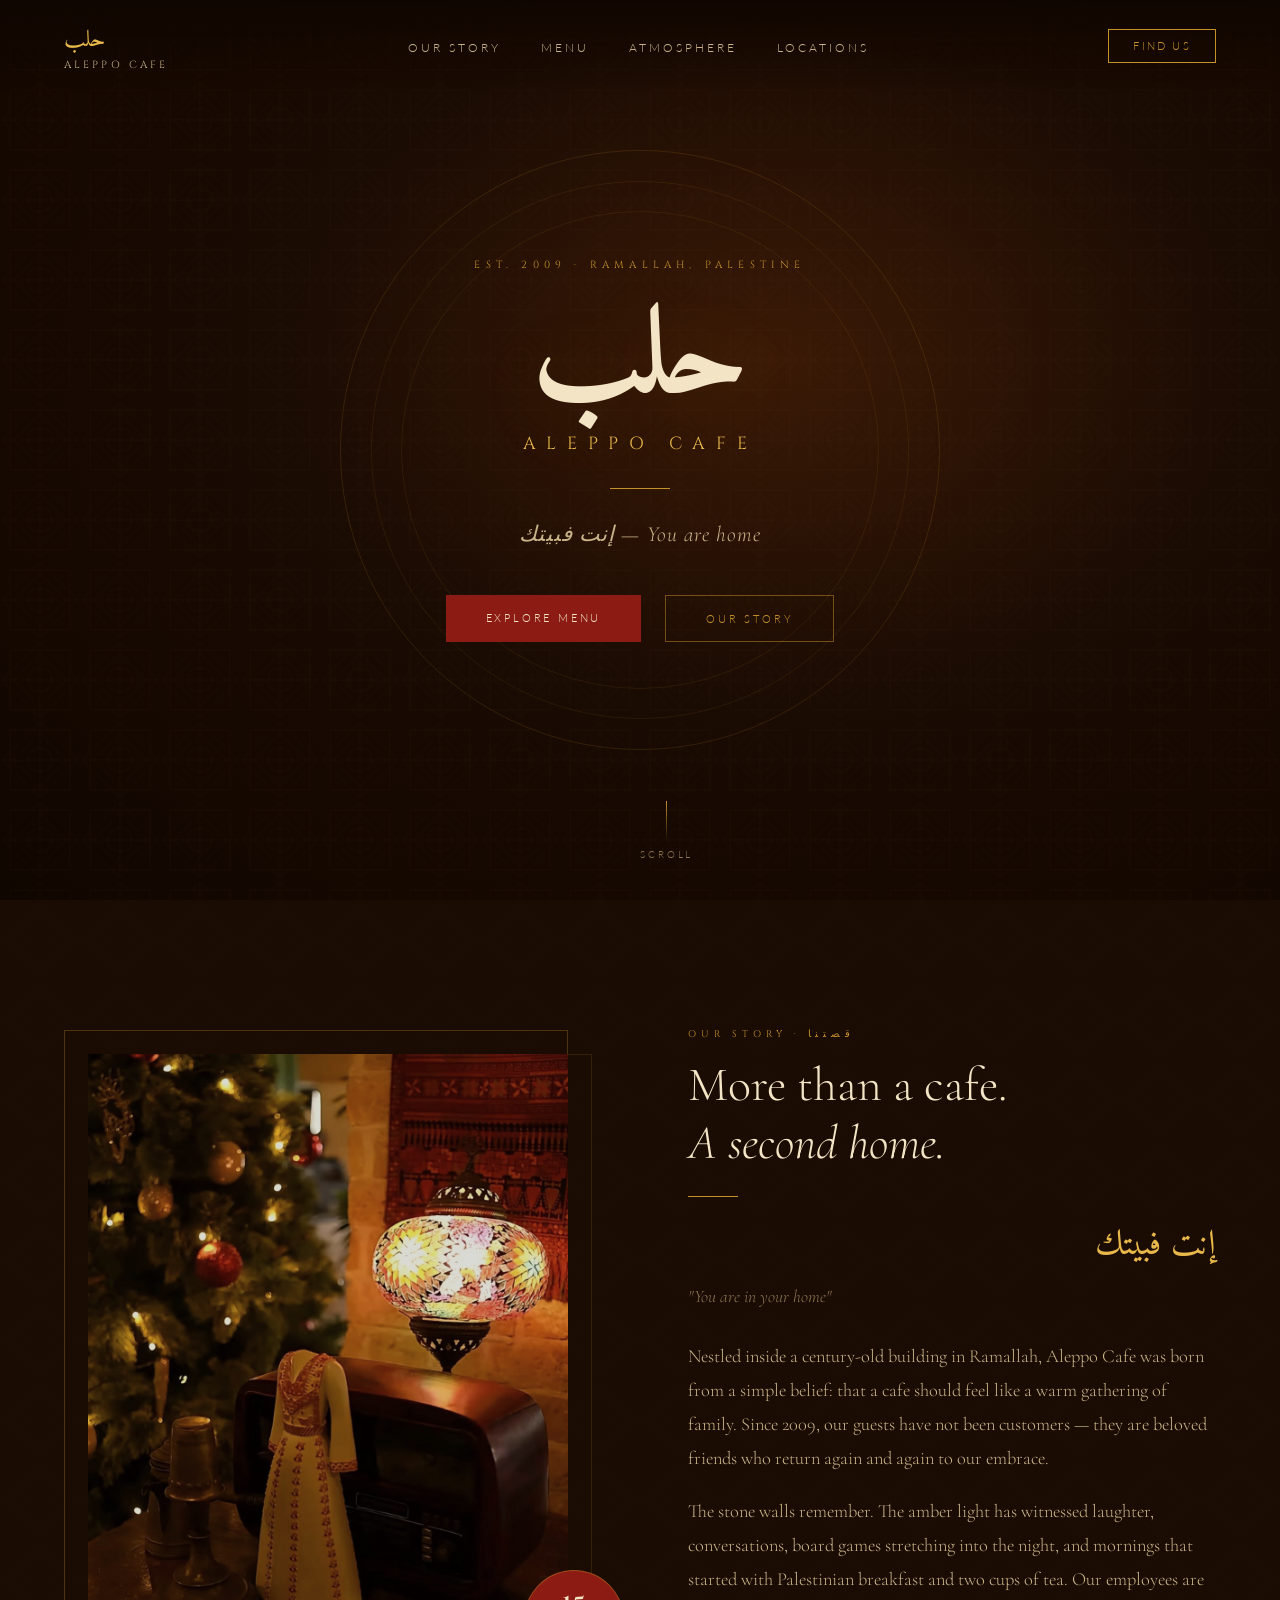
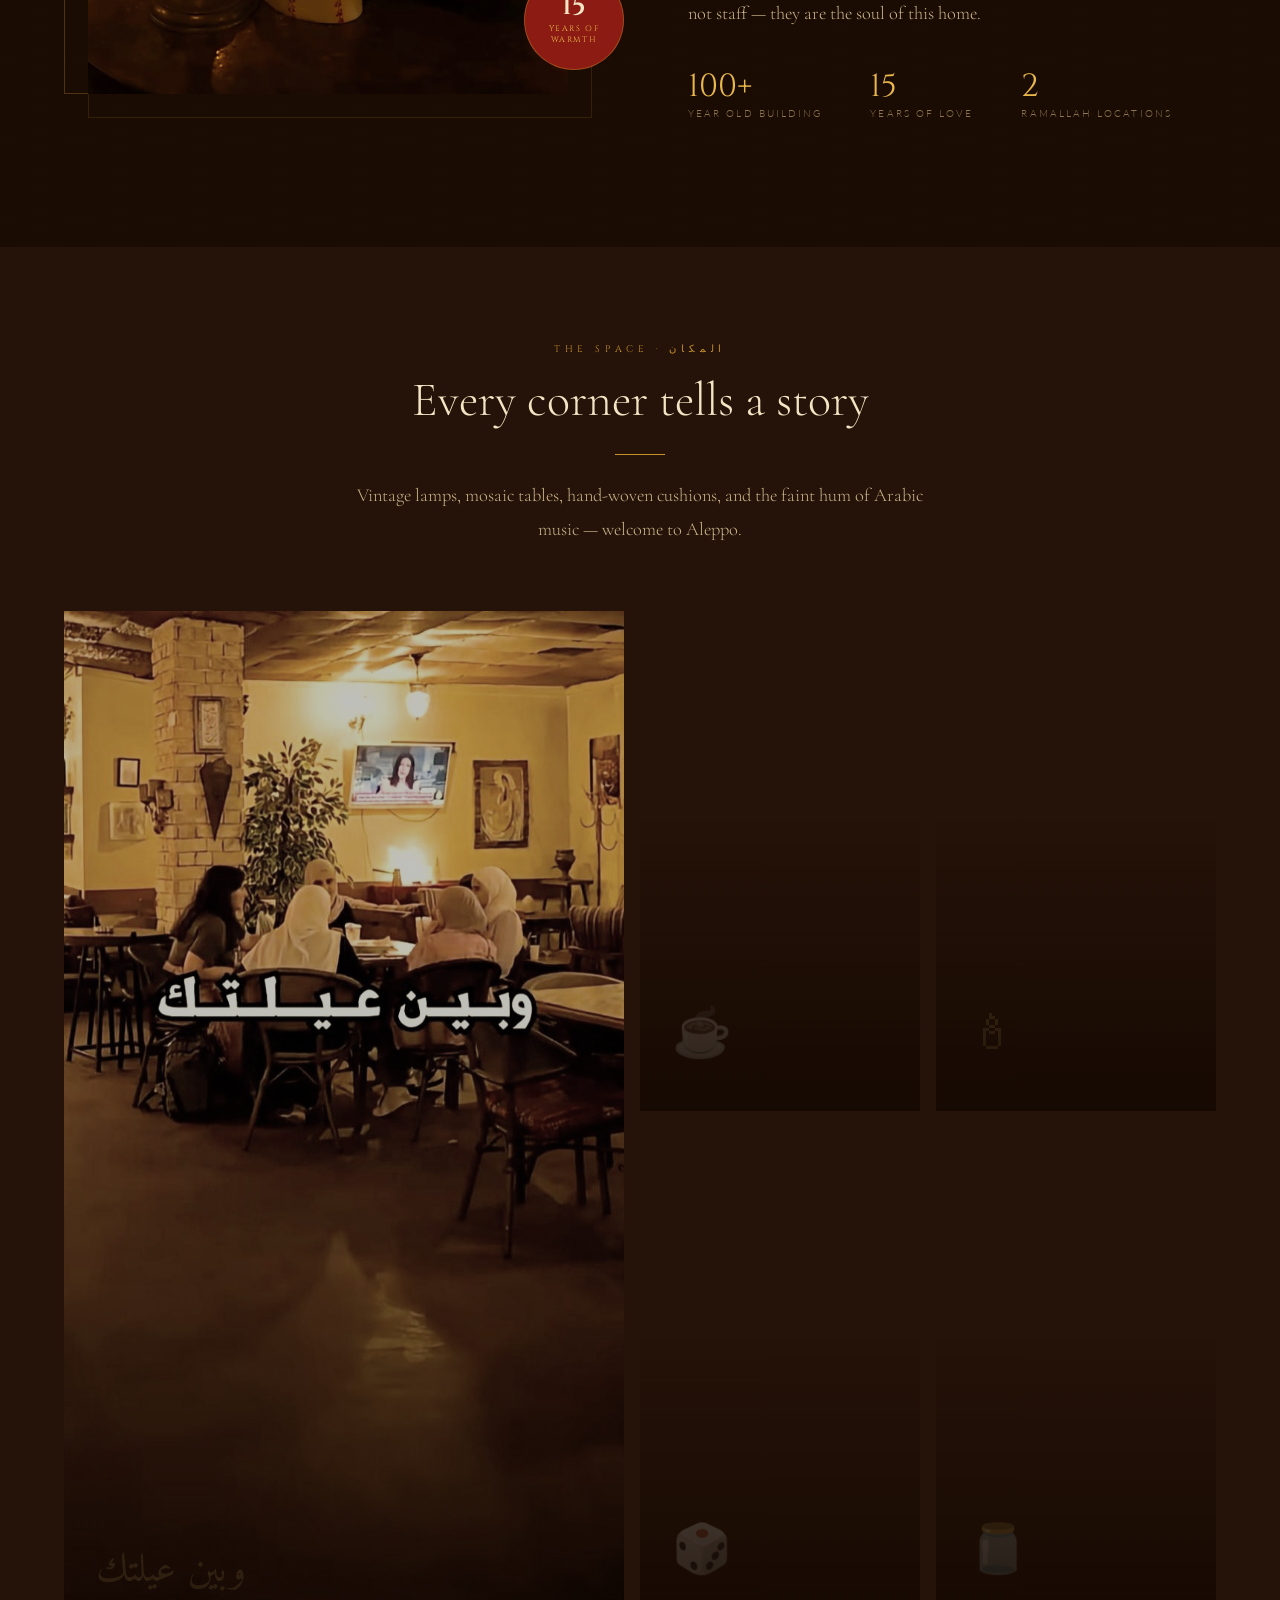
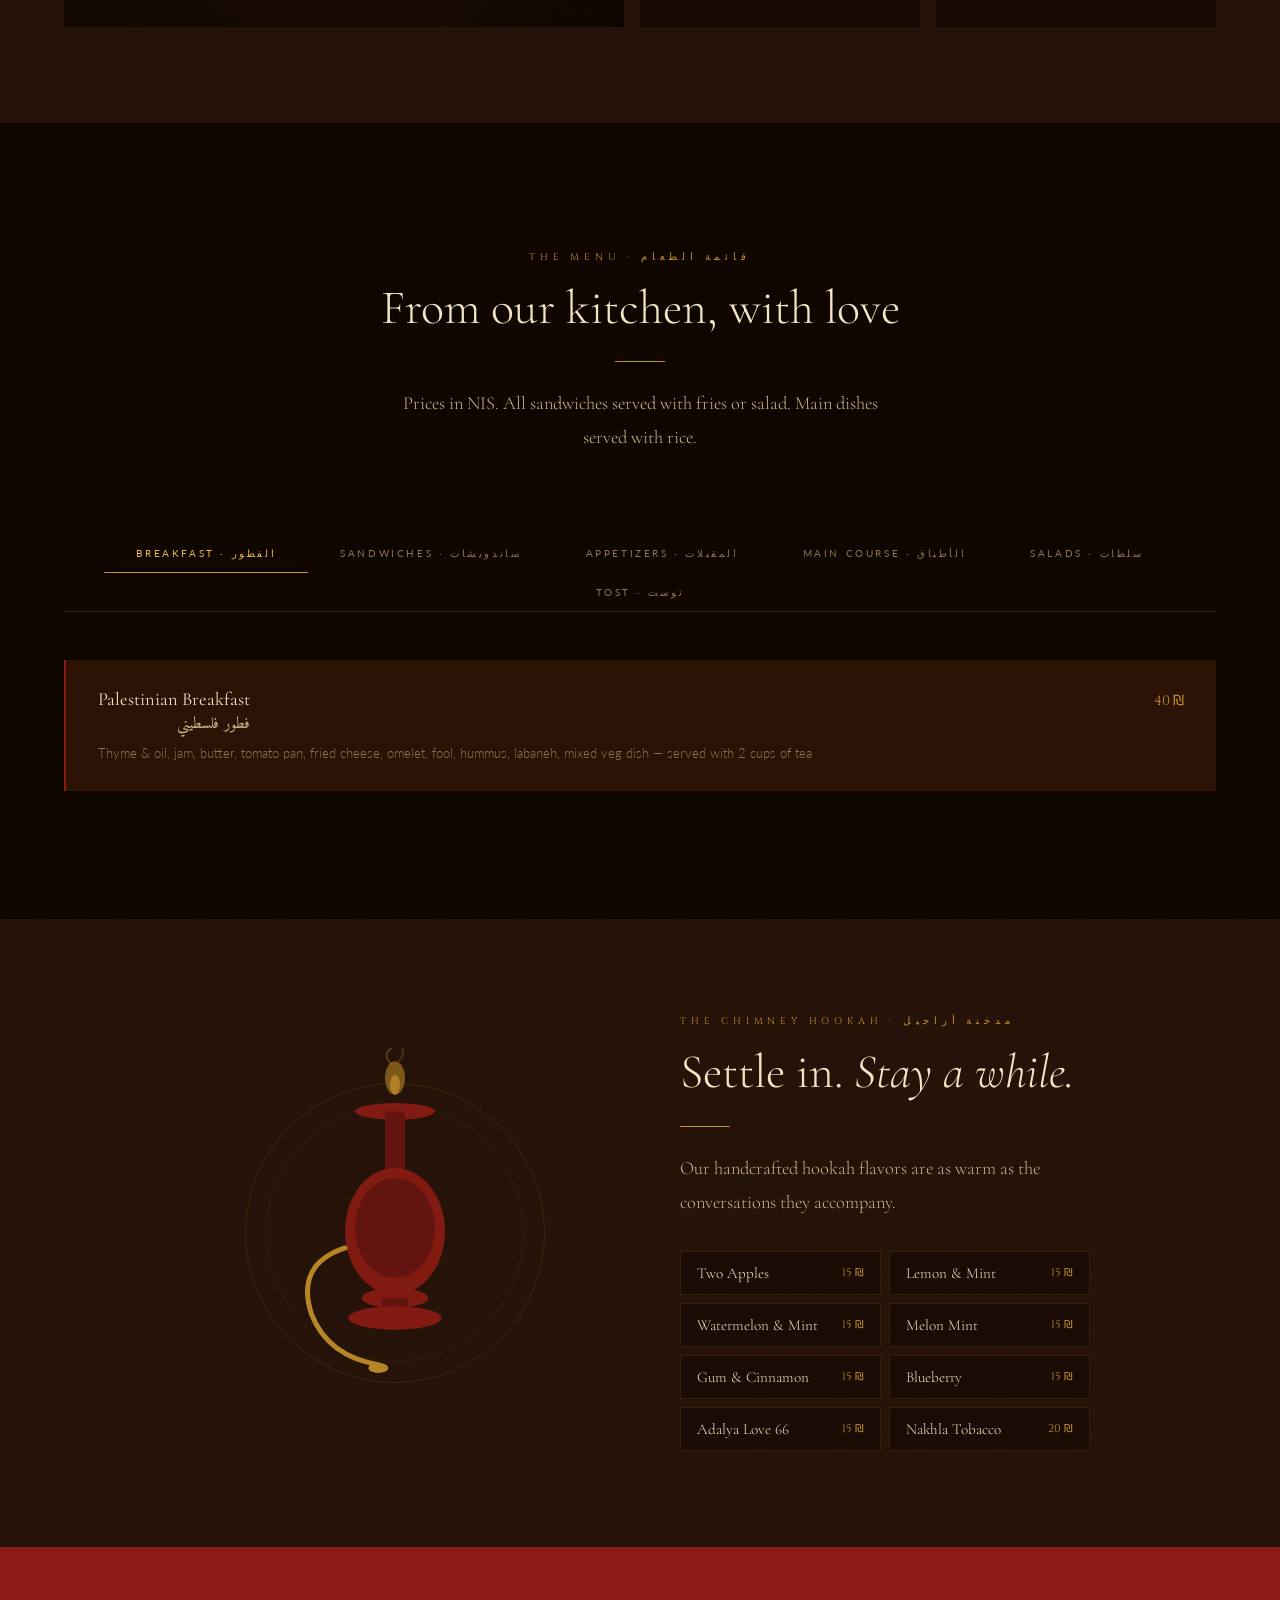
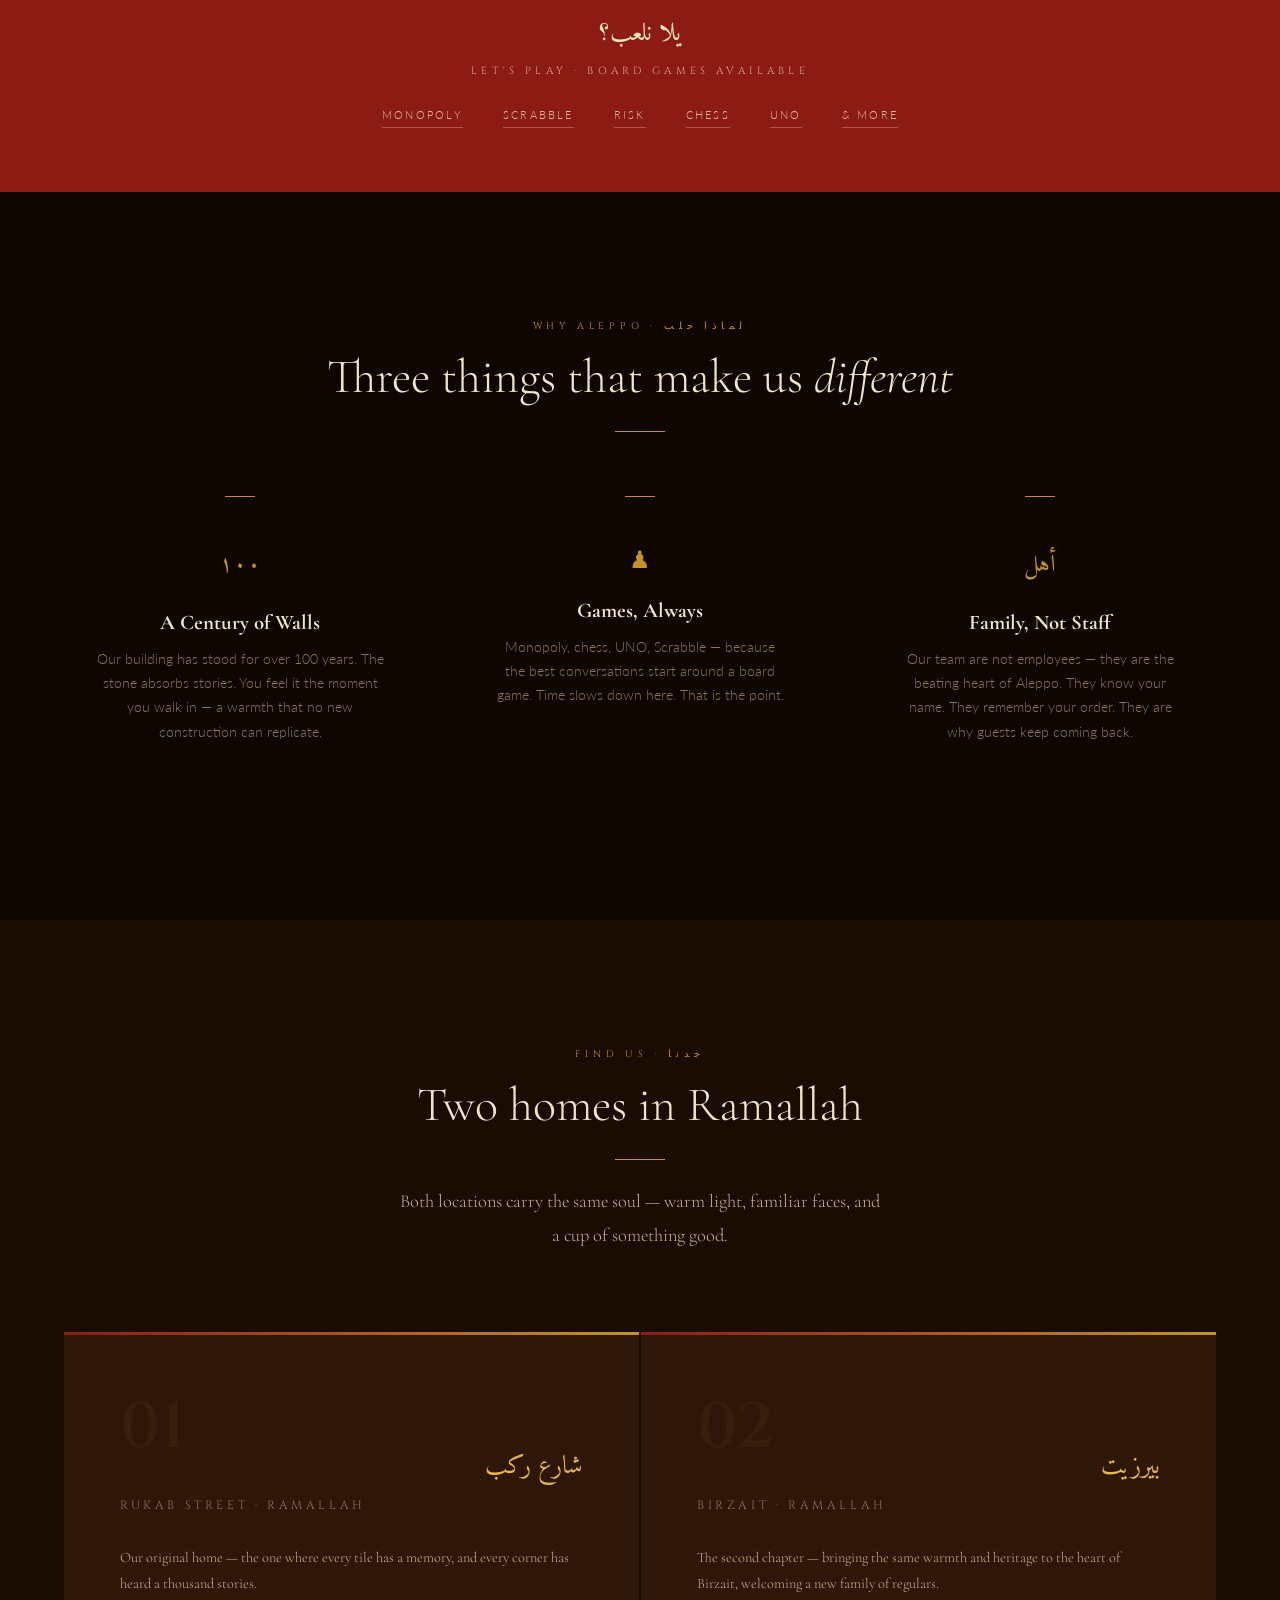
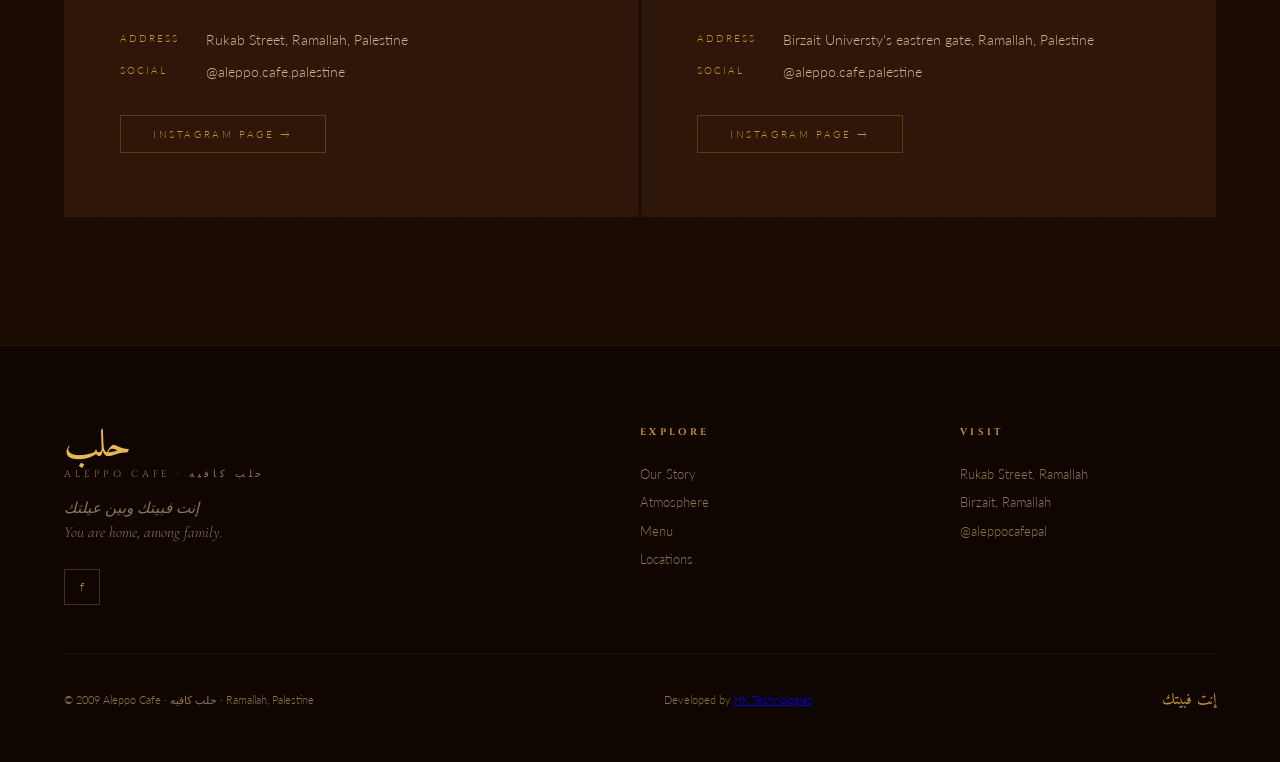
==== webapp/index.html @ fbd3bc50 "Add files via upload" ====
<!DOCTYPE html>
<html lang="en" dir="ltr">
<head>
<meta charset="UTF-8">
<meta name="viewport" content="width=device-width, initial-scale=1.0">
<title>Aleppo Cafe | حلب كافيه — Ramallah, Palestine</title>
<link rel="preconnect" href="https://fonts.googleapis.com">
<link href="https://fonts.googleapis.com/css2?family=Cormorant+Garamond:ital,wght@0,300;0,400;0,600;1,300;1,400&family=Cinzel:wght@400;600&family=Amiri:ital,wght@0,400;0,700;1,400&family=Lato:wght@300;400&display=swap" rel="stylesheet">
<style>
  :root {
    --bg-deep: #100600;
    --bg-dark: #1A0B03;
    --bg-warm: #251208;
    --bg-card: #2E1609;
    --red: #8C1C13;
    --red-light: #B02318;
    --red-glow: #C0392B;
    --gold: #C5922A;
    --gold-light: #E8B84B;
    --cream: #F2E4C4;
    --cream-dim: #C9B48A;
    --cream-muted: #8C7550;
    --text: #F0DEB8;
    --text-dim: #C4A97A;
  }

  *, *::before, *::after { box-sizing: border-box; margin: 0; padding: 0; }

  html { scroll-behavior: smooth; }

  body {
    background: var(--bg-deep);
    color: var(--text);
    font-family: 'Lato', sans-serif;
    font-weight: 300;
    overflow-x: hidden;
  }

  /* ─── GEOMETRIC PATTERN SVG ─── */
  .geo-pattern {
    position: absolute; inset: 0; opacity: 0.04;
    background-image: url("data:image/svg+xml,%3Csvg xmlns='http://www.w3.org/2000/svg' width='80' height='80'%3E%3Cg fill='none' stroke='%23C5922A' stroke-width='0.5'%3E%3Crect x='10' y='10' width='60' height='60'/%3E%3Cpolygon points='40,2 78,40 40,78 2,40'/%3E%3Cpolygon points='40,14 66,40 40,66 14,40'/%3E%3Ccircle cx='40' cy='40' r='12'/%3E%3Cline x1='40' y1='2' x2='40' y2='78'/%3E%3Cline x1='2' y1='40' x2='78' y2='40'/%3E%3C/g%3E%3C/svg%3E");
    background-size: 80px 80px;
    pointer-events: none;
  }

  /* ─── NAV ─── */
  nav {
    position: fixed; top: 0; left: 0; right: 0; z-index: 100;
    display: flex; align-items: center; justify-content: space-between;
    padding: 1.2rem 4rem;
    background: linear-gradient(to bottom, rgba(16,6,0,0.95) 0%, rgba(16,6,0,0) 100%);
    transition: background 0.4s;
  }
  nav.scrolled { background: rgba(16,6,0,0.97); border-bottom: 0.5px solid rgba(197,146,42,0.2); }

  .nav-logo {
    font-family: 'Amiri', serif;
    font-size: 1.5rem;
    color: var(--gold-light);
    letter-spacing: 0.03em;
    text-decoration: none;
  }
  .nav-logo span { font-family: 'Cinzel', serif; font-size: 0.65rem; letter-spacing: 0.3em; display: block; color: var(--cream-dim); text-transform: uppercase; margin-top: -0.2rem; }

  .nav-links { display: flex; gap: 2.5rem; list-style: none; }
  .nav-links a {
    font-family: 'Lato', sans-serif; font-weight: 300;
    font-size: 0.75rem; letter-spacing: 0.25em; text-transform: uppercase;
    color: var(--cream-dim); text-decoration: none;
    transition: color 0.3s;
    position: relative;
  }
  .nav-links a::after {
    content: ''; position: absolute; bottom: -4px; left: 0; right: 0;
    height: 0.5px; background: var(--gold);
    transform: scaleX(0); transition: transform 0.3s;
  }
  .nav-links a:hover { color: var(--gold-light); }
  .nav-links a:hover::after { transform: scaleX(1); }

  .nav-reserve {
    font-family: 'Lato', sans-serif; font-size: 0.7rem;
    letter-spacing: 0.2em; text-transform: uppercase;
    padding: 0.6rem 1.5rem;
    border: 0.5px solid var(--gold);
    color: var(--gold); text-decoration: none;
    transition: all 0.3s;
  }
  .nav-reserve:hover { background: var(--gold); color: var(--bg-deep); }

  /* ─── HERO ─── */
  .hero {
    position: relative; height: 100vh; min-height: 700px;
    display: flex; flex-direction: column; align-items: center; justify-content: center;
    overflow: hidden;
  }

  .hero-bg {
    position: absolute; inset: 0;
    background: radial-gradient(ellipse at 60% 40%, #3B1A06 0%, #1A0B03 45%, #100600 100%);
  }

  .hero-geo { opacity: 0.06; }

  .hero-ornament {
    position: absolute; width: 600px; height: 600px;
    top: 50%; left: 50%; transform: translate(-50%, -50%);
    border-radius: 50%;
    border: 0.5px solid rgba(197,146,42,0.15);
    animation: rotate-slow 60s linear infinite;
  }
  .hero-ornament::before, .hero-ornament::after {
    content: ''; position: absolute; border-radius: 50%;
    border: 0.5px solid rgba(197,146,42,0.1);
  }
  .hero-ornament::before { inset: 30px; animation: rotate-slow 40s linear infinite reverse; }
  .hero-ornament::after { inset: 60px; }

  @keyframes rotate-slow { to { transform: translate(-50%, -50%) rotate(360deg); } }

  .hero-content {
    position: relative; z-index: 2;
    text-align: center; padding: 0 2rem;
    animation: fade-up 1.4s cubic-bezier(0.16, 1, 0.3, 1) both;
  }

  @keyframes fade-up {
    from { opacity: 0; transform: translateY(40px); }
    to { opacity: 1; transform: translateY(0); }
  }

  .hero-eyebrow {
    font-family: 'Cinzel', serif; font-size: 0.65rem;
    letter-spacing: 0.5em; text-transform: uppercase;
    color: var(--gold); margin-bottom: 1.5rem;
    animation: fade-up 1.4s 0.2s both;
  }

  .hero-arabic {
    font-family: 'Amiri', serif; font-size: clamp(4rem, 10vw, 8rem);
    color: var(--cream); line-height: 1;
    text-shadow: 0 0 80px rgba(197,146,42,0.15);
    animation: fade-up 1.4s 0.3s both;
  }

  .hero-english {
    font-family: 'Cinzel', serif; font-size: clamp(0.8rem, 2vw, 1.1rem);
    letter-spacing: 0.6em; text-transform: uppercase;
    color: var(--gold-light); margin-top: 0.5rem;
    animation: fade-up 1.4s 0.4s both;
  }

  .hero-tagline {
    font-family: 'Cormorant Garamond', serif; font-style: italic;
    font-size: clamp(1rem, 2.5vw, 1.35rem);
    color: var(--cream-dim); margin-top: 2rem; letter-spacing: 0.05em;
    animation: fade-up 1.4s 0.5s both;
  }

  .hero-divider {
    width: 60px; height: 0.5px; background: var(--gold);
    margin: 2rem auto; animation: fade-up 1.4s 0.6s both;
  }

  .hero-cta {
    display: inline-flex; gap: 1.5rem; flex-wrap: wrap; justify-content: center;
    animation: fade-up 1.4s 0.7s both;
  }
  .btn-primary {
    font-family: 'Lato', sans-serif; font-size: 0.7rem;
    letter-spacing: 0.25em; text-transform: uppercase;
    padding: 1rem 2.5rem; background: var(--red);
    color: var(--cream); text-decoration: none;
    border: none; cursor: pointer; transition: all 0.3s;
  }
  .btn-primary:hover { background: var(--red-light); transform: translateY(-2px); }
  .btn-ghost {
    font-family: 'Lato', sans-serif; font-size: 0.7rem;
    letter-spacing: 0.25em; text-transform: uppercase;
    padding: 1rem 2.5rem; background: transparent;
    border: 0.5px solid rgba(197,146,42,0.5);
    color: var(--gold); text-decoration: none; transition: all 0.3s;
  }
  .btn-ghost:hover { border-color: var(--gold-light); color: var(--gold-light); transform: translateY(-2px); }

  .hero-scroll {
    position: absolute; bottom: 2.5rem; left: 50%; transform: translateX(-50%);
    display: flex; flex-direction: column; align-items: center; gap: 0.5rem;
    color: var(--cream-muted); font-size: 0.6rem; letter-spacing: 0.3em; text-transform: uppercase;
    animation: fade-up 1.4s 1s both;
  }
  .scroll-line {
    width: 0.5px; height: 40px; background: linear-gradient(to bottom, var(--gold), transparent);
    animation: scroll-pulse 2s ease-in-out infinite;
  }
  @keyframes scroll-pulse { 0%,100% { opacity: 0.3; } 50% { opacity: 1; } }

  /* ─── SECTION BASE ─── */
  section { position: relative; overflow: hidden; }

  .section-label {
    font-family: 'Cinzel', serif; font-size: 0.6rem;
    letter-spacing: 0.5em; text-transform: uppercase;
    color: var(--gold); margin-bottom: 1rem;
  }

  .section-title {
    font-family: 'Cormorant Garamond', serif; font-weight: 300;
    font-size: clamp(2rem, 4vw, 3rem); color: var(--cream);
    line-height: 1.2;
  }

  .section-title-ar {
    font-family: 'Amiri', serif; font-size: clamp(1.8rem, 3.5vw, 2.5rem);
    color: var(--cream); line-height: 1.3;
  }

  .gold-rule {
    width: 50px; height: 0.5px; background: var(--gold); margin: 1.5rem 0;
  }

  .body-text {
    font-family: 'Cormorant Garamond', serif; font-size: 1.15rem;
    line-height: 1.85; color: var(--cream-dim); font-weight: 300;
  }

  /* ─── STORY SECTION ─── */
  .story {
    padding: 8rem 4rem;
    background: var(--bg-dark);
  }
  .story-inner {
    max-width: 1200px; margin: 0 auto;
    display: grid; grid-template-columns: 1fr 1fr; gap: 6rem; align-items: center;
  }
  .story-left { position: relative; }
  .story-img-frame {
    position: relative; padding: 1.5rem;
  }
  .story-img-frame::before {
    content: ''; position: absolute;
    top: 0; left: 0; right: 1.5rem; bottom: 1.5rem;
    border: 0.5px solid rgba(197,146,42,0.3);
  }
  .story-img-frame::after {
    content: ''; position: absolute;
    top: 1.5rem; left: 1.5rem; right: 0; bottom: 0;
    border: 0.5px solid rgba(197,146,42,0.15);
  }
  .story-img {
    width: 100%; aspect-ratio: 3/4; object-fit: cover;
    position: relative; z-index: 1;
    filter: sepia(20%) brightness(0.85);
  }
  .story-badge {
    position: absolute; bottom: 3rem; right: -2rem; z-index: 2;
    width: 100px; height: 100px; border-radius: 50%;
    background: var(--red); color: var(--cream);
    display: flex; flex-direction: column; align-items: center; justify-content: center;
    font-family: 'Cinzel', serif; text-align: center;
    border: 0.5px solid rgba(197,146,42,0.4);
  }
  .story-badge span { font-size: 1.6rem; font-weight: 600; line-height: 1; }
  .story-badge small { font-size: 0.5rem; letter-spacing: 0.2em; text-transform: uppercase; margin-top: 0.2rem; color: var(--gold-light); }

  .story-quote {
    font-family: 'Amiri', serif; font-size: 2.2rem;
    color: var(--gold-light); line-height: 1.4;
    direction: rtl; margin-bottom: 1rem;
  }
  .story-quote-en {
    font-family: 'Cormorant Garamond', serif; font-style: italic;
    font-size: 1.1rem; color: var(--cream-muted); margin-bottom: 2rem;
  }

  .stat-row { display: flex; gap: 3rem; margin-top: 2.5rem; }
  .stat { }
  .stat-num {
    font-family: 'Cinzel', serif; font-size: 2rem;
    color: var(--gold-light); line-height: 1;
  }
  .stat-label {
    font-size: 0.65rem; letter-spacing: 0.2em; text-transform: uppercase;
    color: var(--cream-muted); margin-top: 0.3rem;
  }

  /* ─── ATMOSPHERE ─── */
  .atmosphere {
    padding: 6rem 4rem;
    background: var(--bg-warm);
  }
  .atm-header { text-align: center; max-width: 600px; margin: 0 auto 4rem; }
  .atm-header .gold-rule { margin: 1.5rem auto; }

  .atm-grid {
    max-width: 1200px; margin: 0 auto;
    display: grid;
    grid-template-columns: 2fr 1fr 1fr;
    grid-template-rows: auto auto;
    gap: 1rem;
  }

  .atm-item {
    position: relative; overflow: hidden; cursor: pointer;
  }
  .atm-item:nth-child(1) { grid-row: 1 / 3; }
  .atm-item:nth-child(2) { }
  .atm-item:nth-child(3) { }
  .atm-item:nth-child(4) { }
  .atm-item:nth-child(5) { }

  .atm-img {
    width: 100%; height: 100%; min-height: 200px;
    object-fit: cover;
    filter: sepia(30%) brightness(0.75) saturate(0.8);
    transition: transform 0.8s ease, filter 0.6s ease;
  }
  .atm-item:nth-child(1) .atm-img { min-height: 500px; }

  .atm-item:hover .atm-img {
    transform: scale(1.05);
    filter: sepia(10%) brightness(0.9) saturate(1);
  }

  .atm-overlay {
    position: absolute; inset: 0;
    background: linear-gradient(to top, rgba(16,6,0,0.7) 0%, transparent 60%);
    pointer-events: none;
  }

  /* ─── MENU SECTION ─── */
  .menu-section {
    padding: 8rem 4rem;
    background: var(--bg-deep);
  }
  .menu-inner { max-width: 1200px; margin: 0 auto; }
  .menu-header { text-align: center; margin-bottom: 5rem; }
  .menu-header .gold-rule { margin: 1.5rem auto; }

  .menu-tabs {
    display: flex; justify-content: center; gap: 0; margin-bottom: 3rem;
    border-bottom: 0.5px solid rgba(197,146,42,0.2);
    flex-wrap: wrap;
  }
  .menu-tab {
    font-family: 'Lato', sans-serif; font-size: 0.65rem;
    letter-spacing: 0.25em; text-transform: uppercase;
    padding: 0.8rem 2rem; cursor: pointer;
    color: var(--cream-muted); background: none; border: none;
    border-bottom: 1px solid transparent;
    transition: all 0.3s; position: relative; bottom: -0.5px;
  }
  .menu-tab.active { color: var(--gold-light); border-bottom-color: var(--gold); }
  .menu-tab:hover { color: var(--cream-dim); }

  .menu-panel { display: none; }
  .menu-panel.active { display: block; }

  .menu-grid {
    display: grid; grid-template-columns: repeat(auto-fill, minmax(280px, 1fr));
    gap: 1px; background: rgba(197,146,42,0.08);
  }

  .menu-item {
    background: var(--bg-card);
    padding: 1.75rem 2rem;
    position: relative; overflow: hidden;
    transition: background 0.3s;
  }
  .menu-item::before {
    content: ''; position: absolute; left: 0; top: 1.75rem; bottom: 1.75rem;
    width: 2px; background: var(--red);
    transform: scaleY(0); transition: transform 0.3s;
    transform-origin: bottom;
  }
  .menu-item:hover { background: rgba(46,22,9,0.9); }
  .menu-item:hover::before { transform: scaleY(1); }

  .menu-item-header { display: flex; justify-content: space-between; align-items: baseline; margin-bottom: 0.4rem; }
  .menu-item-name { font-family: 'Cormorant Garamond', serif; font-size: 1.15rem; color: var(--cream); font-weight: 400; }
  .menu-item-name-ar { font-family: 'Amiri', serif; font-size: 1rem; color: var(--cream-dim); direction: rtl; }
  .menu-item-price {
    font-family: 'Cinzel', serif; font-size: 0.85rem;
    color: var(--gold); white-space: nowrap;
  }
  .menu-item-desc { font-size: 0.8rem; color: var(--cream-muted); line-height: 1.5; margin-top: 0.4rem; }

  /* ─── HOOKAH SECTION ─── */
  .hookah-section {
    padding: 6rem 4rem;
    background: var(--bg-warm);
    display: flex; align-items: center; justify-content: center;
  }
  .hookah-inner {
    max-width: 900px; margin: 0 auto;
    display: grid; grid-template-columns: 1fr 1fr; gap: 5rem; align-items: center;
  }
  .hookah-visual {
    position: relative; text-align: center;
  }
  .hookah-svg {
    width: 200px; opacity: 0.9;
    animation: float 4s ease-in-out infinite;
  }
  @keyframes float { 0%,100% { transform: translateY(0); } 50% { transform: translateY(-12px); } }

  .hookah-ring {
    position: absolute; top: 50%; left: 50%;
    transform: translate(-50%,-50%);
    width: 300px; height: 300px; border-radius: 50%;
    border: 0.5px solid rgba(197,146,42,0.15);
  }
  .hookah-ring::before {
    content: ''; position: absolute; inset: 20px; border-radius: 50%;
    border: 0.5px solid rgba(197,146,42,0.08);
  }

  .hookah-flavors { display: grid; grid-template-columns: 1fr 1fr; gap: 0.5rem; }
  .flavor-chip {
    display: flex; align-items: center; justify-content: space-between;
    padding: 0.75rem 1rem;
    background: rgba(16,6,0,0.5); border: 0.5px solid rgba(197,146,42,0.15);
    transition: border-color 0.3s;
    cursor: default;
  }
  .flavor-chip:hover { border-color: rgba(197,146,42,0.4); }
  .flavor-name { font-family: 'Cormorant Garamond', serif; font-size: 0.95rem; color: var(--cream); }
  .flavor-price { font-family: 'Cinzel', serif; font-size: 0.7rem; color: var(--gold); }

  /* ─── EXPERIENCE ─── */
  .experience {
    padding: 8rem 4rem;
    background: var(--bg-deep);
  }
  .exp-inner { max-width: 1200px; margin: 0 auto; }
  .exp-grid {
    display: grid; grid-template-columns: repeat(3,1fr); gap: 3rem;
    margin-top: 4rem;
  }
  .exp-card { text-align: center; padding: 3rem 2rem; position: relative; }
  .exp-card::before {
    content: ''; position: absolute; top: 0; left: 50%; transform: translateX(-50%);
    width: 30px; height: 1px; background: var(--gold);
  }
  .exp-icon {
    font-size: 2rem; margin-bottom: 1.5rem; display: block;
  }
  .exp-title { font-family: 'Cormorant Garamond', serif; font-size: 1.3rem; color: var(--cream); margin-bottom: 0.75rem; }
  .exp-text { font-size: 0.85rem; color: var(--cream-muted); line-height: 1.8; }

  /* ─── LOCATIONS ─── */
  .locations {
    padding: 8rem 4rem;
    background: var(--bg-dark);
  }
  .loc-inner { max-width: 1200px; margin: 0 auto; }
  .loc-header { text-align: center; margin-bottom: 5rem; }
  .loc-header .gold-rule { margin: 1.5rem auto; }

  .loc-grid { display: grid; grid-template-columns: 1fr 1fr; gap: 2px; }

  .loc-card {
    background: var(--bg-card);
    padding: 4rem 3.5rem;
    position: relative; overflow: hidden;
  }
  .loc-card::before {
    content: ''; position: absolute; top: 0; left: 0; right: 0;
    height: 3px; background: linear-gradient(to right, var(--red), var(--gold));
  }
  .loc-num {
    font-family: 'Cinzel', serif; font-size: 4rem;
    color: rgba(197,146,42,0.08); line-height: 1;
    margin-bottom: -1rem; font-weight: 600;
  }
  .loc-name-ar {
    font-family: 'Amiri', serif; font-size: 1.6rem;
    color: var(--gold-light); margin-bottom: 0.5rem; direction: rtl;
    text-align: right;
  }
  .loc-name-en {
    font-family: 'Cinzel', serif; font-size: 0.75rem;
    letter-spacing: 0.3em; text-transform: uppercase;
    color: var(--cream-muted); margin-bottom: 2rem;
  }
  .loc-detail {
    display: flex; flex-direction: column; gap: 0.75rem;
    margin-top: 2rem;
  }
  .loc-row {
    display: flex; align-items: flex-start; gap: 1rem;
    font-size: 0.85rem;
  }
  .loc-row-label {
    min-width: 70px; font-size: 0.6rem; letter-spacing: 0.2em;
    text-transform: uppercase; color: var(--gold); padding-top: 0.2rem;
  }
  .loc-row-val { color: var(--cream-dim); line-height: 1.5; }

  .loc-map-btn {
    display: inline-block; margin-top: 2rem;
    font-family: 'Lato', sans-serif; font-size: 0.65rem;
    letter-spacing: 0.25em; text-transform: uppercase;
    padding: 0.75rem 2rem;
    border: 0.5px solid rgba(197,146,42,0.3);
    color: var(--gold); text-decoration: none; transition: all 0.3s;
  }
  .loc-map-btn:hover { background: rgba(197,146,42,0.1); border-color: var(--gold); }

  /* ─── GAMES STRIP ─── */
  .games-strip {
    padding: 4rem;
    background: var(--red);
    text-align: center;
  }
  .games-strip-text {
    font-family: 'Amiri', serif; font-size: 1.6rem;
    color: var(--cream); margin-bottom: 0.5rem;
  }
  .games-strip-sub {
    font-family: 'Cinzel', serif; font-size: 0.65rem;
    letter-spacing: 0.4em; text-transform: uppercase;
    color: rgba(242,228,196,0.7); margin-bottom: 1.5rem;
  }
  .games-list {
    display: flex; gap: 2.5rem; justify-content: center; flex-wrap: wrap;
    list-style: none;
  }
  .games-list li {
    font-family: 'Lato', sans-serif; font-size: 0.7rem;
    letter-spacing: 0.2em; text-transform: uppercase;
    color: rgba(242,228,196,0.8); padding: 0.4rem 0;
    border-bottom: 0.5px solid rgba(242,228,196,0.3);
  }

  /* ─── FOOTER ─── */
  footer {
    padding: 5rem 4rem 3rem;
    background: var(--bg-deep);
    border-top: 0.5px solid rgba(197,146,42,0.12);
  }
  .footer-inner {
    max-width: 1200px; margin: 0 auto;
    display: grid; grid-template-columns: 2fr 1fr 1fr; gap: 4rem;
  }
  .footer-logo {
    font-family: 'Amiri', serif; font-size: 2.5rem;
    color: var(--gold-light); line-height: 1;
  }
  .footer-logo-en {
    font-family: 'Cinzel', serif; font-size: 0.6rem;
    letter-spacing: 0.4em; color: var(--cream-muted); text-transform: uppercase;
    display: block; margin-top: 0.3rem;
  }
  .footer-tagline {
    font-family: 'Cormorant Garamond', serif; font-style: italic;
    font-size: 0.95rem; color: var(--cream-muted);
    margin-top: 1rem; line-height: 1.6;
  }
  .footer-social { display: flex; gap: 1rem; margin-top: 1.5rem; }
  .footer-social a {
    width: 36px; height: 36px; border: 0.5px solid rgba(197,146,42,0.3);
    display: flex; align-items: center; justify-content: center;
    color: var(--gold); font-size: 0.75rem; text-decoration: none;
    transition: all 0.3s;
  }
  .footer-social a:hover { background: rgba(197,146,42,0.1); border-color: var(--gold); }

  .footer-col h4 {
    font-family: 'Cinzel', serif; font-size: 0.6rem;
    letter-spacing: 0.35em; text-transform: uppercase;
    color: var(--gold); margin-bottom: 1.5rem;
  }
  .footer-col ul { list-style: none; display: flex; flex-direction: column; gap: 0.6rem; }
  .footer-col a {
    font-size: 0.8rem; color: var(--cream-muted); text-decoration: none;
    transition: color 0.3s;
  }
  .footer-col a:hover { color: var(--cream-dim); }

  .footer-bottom {
    max-width: 1200px; margin: 3rem auto 0;
    padding-top: 2rem; border-top: 0.5px solid rgba(197,146,42,0.08);
    display: flex; justify-content: space-between; align-items: center;
  }
  .footer-bottom p { font-size: 0.7rem; color: var(--cream-muted); }

  /* ─── SCROLL REVEAL ─── */
  .reveal {
    opacity: 0; transform: translateY(30px);
    transition: opacity 0.8s ease, transform 0.8s ease;
  }
  .reveal.visible { opacity: 1; transform: translateY(0); }

  /* ─── DECORATIVE DIAMOND DIVIDER ─── */
  .diamond-divider {
    text-align: center; padding: 1rem 0;
    color: var(--gold); font-size: 0.5rem; letter-spacing: 1rem;
  }

  /* ─── RESPONSIVE ─── */
  @media (max-width: 900px) {
    nav { padding: 1rem 2rem; }
    .nav-links { display: none; }
    .story-inner, .hookah-inner, .exp-grid, .loc-grid, .footer-inner {
      grid-template-columns: 1fr;
    }
    .atm-grid { grid-template-columns: 1fr 1fr; }
    .atm-item:nth-child(1) { grid-column: 1 / -1; grid-row: auto; }
    section, .story, .atmosphere, .menu-section, .experience, .locations { padding-left: 1.5rem; padding-right: 1.5rem; }
    .hookah-section { padding-left: 1.5rem; padding-right: 1.5rem; }
    footer { padding-left: 1.5rem; padding-right: 1.5rem; }
    .story-badge { right: 0; }
    .games-strip { padding: 3rem 1.5rem; }
  }
</style>
</head>
<body>

<!-- NAV -->
<nav id="nav">
  <a href="#" class="nav-logo">
    حلب
    <span>Aleppo Cafe</span>
  </a>
  <ul class="nav-links">
    <li><a href="#story">Our Story</a></li>
    <li><a href="#menu">Menu</a></li>
    <li><a href="#atmosphere">Atmosphere</a></li>
    <li><a href="#locations">Locations</a></li>
  </ul>
  <a href="#locations" class="nav-reserve">Find Us</a>
</nav>

<!-- HERO -->
<section class="hero" id="home">
  <div class="hero-bg"></div>
  <div class="geo-pattern hero-geo"></div>
  <div class="hero-ornament"></div>

  <div class="hero-content">
    <p class="hero-eyebrow">Est. 2009 · Ramallah, Palestine</p>
    <h1 class="hero-arabic">حلب</h1>
    <p class="hero-english">Aleppo Cafe</p>
    <div class="hero-divider"></div>
    <p class="hero-tagline">إنت فبيتك — You are home</p>
    <div style="margin-top: 3rem;" class="hero-cta">
      <a href="#menu" class="btn-primary">Explore Menu</a>
      <a href="#story" class="btn-ghost">Our Story</a>
    </div>
  </div>

  <div class="hero-scroll">
    <div class="scroll-line"></div>
    <span>Scroll</span>
  </div>
</section>

<!-- STORY -->
<section class="story" id="story">
  <div class="geo-pattern" style="opacity:0.03;"></div>
  <div class="story-inner">
    <div class="story-left reveal">
      <div class="story-img-frame">
        <!-- Placeholder for actual cafe interior image -->
        <div class="story-img" style="background-image: url('converted_image.jpg'); 
            background-size: cover; 
            background-position: center; 
            min-height: 400px;
            display: flex;">
            
        </div>
        <div class="story-badge">
          <span>15</span>
          <small>Years of warmth</small>
        </div>
      </div>
    </div>

    <div class="story-right reveal" style="transition-delay:0.2s;">
      <p class="section-label">Our Story · قصتنا</p>
      <h2 class="section-title">More than a cafe.<br><em>A second home.</em></h2>
      <div class="gold-rule"></div>

      <div class="story-quote">إنت فبيتك</div>
      <p class="story-quote-en">"You are in your home"</p>

      <p class="body-text">
        Nestled inside a century-old building in Ramallah, Aleppo Cafe was born from a simple belief: that a cafe should feel like a warm gathering of family. Since 2009, our guests have not been customers — they are beloved friends who return again and again to our embrace.
      </p>

      <p class="body-text" style="margin-top:1.2rem;">
        The stone walls remember. The amber light has witnessed laughter, conversations, board games stretching into the night, and mornings that started with Palestinian breakfast and two cups of tea. Our employees are not staff — they are the soul of this home.
      </p>

      <div class="stat-row">
        <div class="stat">
          <div class="stat-num">100+</div>
          <div class="stat-label">Year old building</div>
        </div>
        <div class="stat">
          <div class="stat-num">15</div>
          <div class="stat-label">Years of love</div>
        </div>
        <div class="stat">
          <div class="stat-num">2</div>
          <div class="stat-label">Ramallah locations</div>
        </div>
      </div>
    </div>
  </div>
</section>

<!-- ATMOSPHERE -->
<section class="atmosphere" id="atmosphere">
  <div class="atm-header reveal">
    <p class="section-label">The Space · المكان</p>
    <h2 class="section-title">Every corner tells a story</h2>
    <div class="gold-rule"></div>
    <p class="body-text">Vintage lamps, mosaic tables, hand-woven cushions, and the faint hum of Arabic music — welcome to Aleppo.</p>
  </div>

  <div class="atm-grid">
    <div class="atm-item">
      <!-- <div class="atm-img" style="  background-image: url('IMG_0708.jpg'); min-height:500px; display:flex; align-items:flex-end; padding:2rem;">-->
        <div class="atm-img" style="background-image: url('converted_image_2.jpg'); background-size: cover; background-position: center; background-repeat: no-repeat; min-height:500px; display:flex; align-items:flex-end; padding:2rem;">
        <div style="color:rgba(197,146,42,0.6); font-family:'Amiri',serif; font-size:2.5rem; line-height:1.2;">وبين عيلتك</div>
      </div>
      <div class="atm-overlay"></div>
    </div>
    <div class="atm-item">
      <div class="atm-img" style="background-image: url('IMG_0707.jpg'); background-size: cover; background-position: center; background-repeat: no-repeat; min-height:500px; display:flex; align-items:flex-end; padding:2rem;">
        <div style="font-family:'Amiri',serif; font-size:3rem; color:rgba(197,146,42,0.4);">☕</div>
      </div>
      <div class="atm-overlay"></div>
    </div>
    <div class="atm-item">
      <div class="atm-img" style="background-image: url('IMG_0705.jpg'); background-size: cover; background-position: center; background-repeat: no-repeat; min-height:500px; display:flex; align-items:flex-end; padding:2rem;">
        <div style="font-family:'Amiri',serif; font-size:3rem; color:rgba(197,146,42,0.35);">🕯</div>
      </div>
      <div class="atm-overlay"></div>
    </div>
    <div class="atm-item">
      <div class="atm-img" style="background-image: url('IMG_0704.jpg'); background-size: cover; background-position: center; background-repeat: no-repeat; min-height:500px; display:flex; align-items:flex-end; padding:2rem;">
        <div style="font-family:'Amiri',serif; font-size:3rem; color:rgba(197,146,42,0.4);">🎲</div>
      </div>
      <div class="atm-overlay"></div>
    </div>
    <div class="atm-item">
      <div class="atm-img" style="background-image: url('IMG_0708.jpg'); background-size: cover; background-position: center; background-repeat: no-repeat; min-height:500px; display:flex; align-items:flex-end; padding:2rem;">
        <div style="font-family:'Amiri',serif; font-size:3rem; color:rgba(197,146,42,0.4);">🫙</div>
      </div>
      <div class="atm-overlay"></div>
    </div>
  </div>
</section>

<!-- MENU -->
<section class="menu-section" id="menu">
  <div class="geo-pattern" style="opacity:0.025;"></div>
  <div class="menu-inner">
    <div class="menu-header reveal">
      <p class="section-label">The Menu · قائمة الطعام</p>
      <h2 class="section-title">From our kitchen, with love</h2>
      <div class="gold-rule"></div>
      <p class="body-text" style="max-width:500px; margin:0 auto;">Prices in NIS. All sandwiches served with fries or salad. Main dishes served with rice.</p>
    </div>

    <div class="menu-tabs">
      <button class="menu-tab active" onclick="showTab('breakfast')">Breakfast · الفطور</button>
      <button class="menu-tab" onclick="showTab('sandwiches')">Sandwiches · ساندويشات</button>
      <button class="menu-tab" onclick="showTab('appetizers')">Appetizers · المقبلات</button>
      <button class="menu-tab" onclick="showTab('mains')">Main Course · الأطباق</button>
      <button class="menu-tab" onclick="showTab('salads')">Salads · سلطات</button>
      <button class="menu-tab" onclick="showTab('tost')">Tost · توست</button>
    </div>

    <div id="breakfast" class="menu-panel active">
      <div class="menu-grid">
        <div class="menu-item" style="grid-column: 1 / -1; background: rgba(140,28,19,0.12); border-left: 2px solid var(--red);">
          <div class="menu-item-header">
            <div>
              <div class="menu-item-name">Palestinian Breakfast</div>
              <div class="menu-item-name-ar">فطور فلسطيني</div>
            </div>
            <div class="menu-item-price">40 ₪</div>
          </div>
          <div class="menu-item-desc">Thyme & oil, jam, butter, tomato pan, fried cheese, omelet, fool, hummus, labaneh, mixed veg dish — served with 2 cups of tea</div>
        </div>
      </div>
    </div>

    <div id="sandwiches" class="menu-panel">
      <div class="menu-grid">
        <div class="menu-item"><div class="menu-item-header"><div><div class="menu-item-name">Chicken Sandwich</div><div class="menu-item-name-ar">مسحب</div></div><div class="menu-item-price">25 ₪</div></div></div>
        <div class="menu-item"><div class="menu-item-header"><div><div class="menu-item-name">Mexican Chicken</div><div class="menu-item-name-ar">مسحب مكسيكي</div></div><div class="menu-item-price">25 ₪</div></div></div>
        <div class="menu-item"><div class="menu-item-header"><div><div class="menu-item-name">White Sauce Chicken</div><div class="menu-item-name-ar">مسحب وايت صوص</div></div><div class="menu-item-price">25 ₪</div></div></div>
        <div class="menu-item"><div class="menu-item-header"><div><div class="menu-item-name">Italian Chicken Sandwich</div><div class="menu-item-name-ar">مسحب إيطالي</div></div><div class="menu-item-price">25 ₪</div></div></div>
        <div class="menu-item"><div class="menu-item-header"><div><div class="menu-item-name">Chicken Zinger</div><div class="menu-item-name-ar">زنجر دجاج</div></div><div class="menu-item-price">25 ₪</div></div></div>
        <div class="menu-item"><div class="menu-item-header"><div><div class="menu-item-name">Classic Burger</div><div class="menu-item-name-ar">برجر كلاسيك</div></div><div class="menu-item-price">35 ₪</div></div></div>
        <div class="menu-item"><div class="menu-item-header"><div><div class="menu-item-name">Mushroom Burger</div><div class="menu-item-name-ar">برجر مع مشروم</div></div><div class="menu-item-price">35 ₪</div></div></div>
        <div class="menu-item"><div class="menu-item-header"><div><div class="menu-item-name">Chicken Shawarma</div><div class="menu-item-name-ar">شاورما دجاج</div></div><div class="menu-item-price">25 ₪</div></div></div>
      </div>
    </div>

    <div id="tost" class="menu-panel">
      <div class="menu-grid">
        <div class="menu-item"><div class="menu-item-header"><div><div class="menu-item-name">Mix tost</div><div class="menu-item-name-ar">توست مشكل</div></div><div class="menu-item-price">25 ₪</div></div></div>
        <div class="menu-item"><div class="menu-item-header"><div><div class="menu-item-name">Cheese tost</div><div class="menu-item-name-ar">توست جبنة صفراء</div></div><div class="menu-item-price">25 ₪</div></div></div>
        <div class="menu-item"><div class="menu-item-header"><div><div class="menu-item-name">Sausage tost</div><div class="menu-item-name-ar">توست نقانق</div></div><div class="menu-item-price">25 ₪</div></div></div>
        <div class="menu-item"><div class="menu-item-header"><div><div class="menu-item-name">White Cheese tost</div><div class="menu-item-name-ar">توست جبنة بيضاء</div></div><div class="menu-item-price">25 ₪</div></div></div>
        <div class="menu-item"><div class="menu-item-header"><div><div class="menu-item-name">Tuna tost</div><div class="menu-item-name-ar">توست تونا</div></div><div class="menu-item-price">25 ₪</div></div></div>
        <div class="menu-item"><div class="menu-item-header"><div><div class="menu-item-name">Roast beef tost</div><div class="menu-item-name-ar">توست روست بيف</div></div><div class="menu-item-price">35 ₪</div></div></div>
        <div class="menu-item"><div class="menu-item-header"><div><div class="menu-item-name">Smoked turkey tost</div><div class="menu-item-name-ar">توست حبش</div></div><div class="menu-item-price">35 ₪</div></div></div>
      </div>
    </div>

    <div id="appetizers" class="menu-panel">
      <div class="menu-grid">
        <div class="menu-item"><div class="menu-item-header"><div><div class="menu-item-name">Garlic Bread</div><div class="menu-item-name-ar">خبز بالثوم</div></div><div class="menu-item-price">15 ₪</div></div></div>
        <div class="menu-item"><div class="menu-item-header"><div><div class="menu-item-name">Meat Rolls (8 pcs)</div><div class="menu-item-name-ar">أصابع لحمة · 8 قطع</div></div><div class="menu-item-price">25 ₪</div></div></div>
        <div class="menu-item"><div class="menu-item-header"><div><div class="menu-item-name">Chicken Fingers (6 pcs)</div><div class="menu-item-name-ar">أصابع دجاج · 6 قطع</div></div><div class="menu-item-price">25 ₪</div></div></div>
        <div class="menu-item"><div class="menu-item-header"><div><div class="menu-item-name">Potato Rolls (8 pcs)</div><div class="menu-item-name-ar">أصابع بطاطا · 8 قطع</div></div><div class="menu-item-price">25 ₪</div></div></div>
        <div class="menu-item"><div class="menu-item-header"><div><div class="menu-item-name">French Fries</div><div class="menu-item-name-ar">بطاطا مقلية</div></div><div class="menu-item-price">12 ₪</div></div></div>
        <div class="menu-item"><div class="menu-item-header"><div><div class="menu-item-name">Nachos</div><div class="menu-item-name-ar">ناتشوز</div></div><div class="menu-item-price">25 ₪</div></div></div>
      </div>
    </div>

    <div id="mains" class="menu-panel">
      <div class="menu-grid">
        <div class="menu-item"><div class="menu-item-header"><div><div class="menu-item-name">Fajita</div><div class="menu-item-name-ar">فاهيتا</div></div><div class="menu-item-price">35 ₪</div></div></div>
        <div class="menu-item"><div class="menu-item-header"><div><div class="menu-item-name">Chicken Steak with Sautéed Vegetables</div><div class="menu-item-name-ar">ستيك دجاج مع خضار</div></div><div class="menu-item-price">35 ₪</div></div></div>
        <div class="menu-item"><div class="menu-item-header"><div><div class="menu-item-name">Fettuccine</div><div class="menu-item-name-ar">فيتوتشيني / دجاج</div></div><div class="menu-item-price">30–35 ₪</div></div></div>
        <div class="menu-item"><div class="menu-item-header"><div><div class="menu-item-name">Stroganoff</div><div class="menu-item-name-ar">ستروجانوف</div></div><div class="menu-item-price">35 ₪</div></div></div>
      </div>
    </div>

    <div id="salads" class="menu-panel">
      <div class="menu-grid">
        <div class="menu-item"><div class="menu-item-header"><div><div class="menu-item-name">Caesar Salad</div><div class="menu-item-name-ar">سيزر</div></div><div class="menu-item-price">25 ₪</div></div></div>
        <div class="menu-item"><div class="menu-item-header"><div><div class="menu-item-name">Fattoush</div><div class="menu-item-name-ar">فتوش</div></div><div class="menu-item-price">17 ₪</div></div></div>
        <div class="menu-item"><div class="menu-item-header"><div><div class="menu-item-name">Tabbouleh</div><div class="menu-item-name-ar">تبولة</div></div><div class="menu-item-price">17 ₪</div></div></div>
        <div class="menu-item"><div class="menu-item-header"><div><div class="menu-item-name">Chicken Salad</div><div class="menu-item-name-ar">سلطة دجاج</div></div><div class="menu-item-price">25 ₪</div></div></div>
        <div class="menu-item"><div class="menu-item-header"><div><div class="menu-item-name">Greek Salad</div><div class="menu-item-name-ar">سلطة يونانية</div></div><div class="menu-item-price">20 ₪</div></div></div>
        <div class="menu-item"><div class="menu-item-header"><div><div class="menu-item-name">Tuna Salad</div><div class="menu-item-name-ar">سلطة تونا</div></div><div class="menu-item-price">20 ₪</div></div></div>
      </div>
    </div>
  </div>
</section>

<!-- HOOKAH -->
<section class="hookah-section">
  <div class="geo-pattern" style="opacity:0.04;"></div>
  <div class="hookah-inner">
    <div class="hookah-visual reveal">
      <div class="hookah-ring"></div>
      <svg class="hookah-svg" viewBox="0 0 120 220" fill="none" xmlns="http://www.w3.org/2000/svg">
        <!-- flame -->
        <ellipse cx="60" cy="18" rx="6" ry="10" fill="rgba(197,146,42,0.6)"/>
        <ellipse cx="60" cy="22" rx="3" ry="6" fill="rgba(197,146,42,0.9)"/>
        <!-- top plate -->
        <ellipse cx="60" cy="38" rx="24" ry="5" fill="#8C1C13"/>
        <!-- neck -->
        <rect x="54" y="38" width="12" height="40" fill="#6B1510"/>
        <!-- body -->
        <ellipse cx="60" cy="110" rx="30" ry="38" fill="#8C1C13"/>
        <ellipse cx="60" cy="108" rx="24" ry="30" fill="#6B1510"/>
        <!-- base -->
        <ellipse cx="60" cy="150" rx="20" ry="6" fill="#8C1C13"/>
        <rect x="52" y="150" width="16" height="12" fill="#6B1510"/>
        <ellipse cx="60" cy="162" rx="28" ry="7" fill="#8C1C13"/>
        <!-- hose -->
        <path d="M 30 120 Q 0 130 10 160 Q 20 185 50 190" stroke="#C5922A" stroke-width="3" fill="none" stroke-linecap="round"/>
        <ellipse cx="50" cy="192" rx="6" ry="3" fill="#C5922A"/>
        <!-- smoke lines -->
        <path d="M 58 10 Q 52 4 58 0" stroke="rgba(197,146,42,0.4)" stroke-width="1" fill="none"/>
        <path d="M 62 8 Q 68 2 62 -2" stroke="rgba(197,146,42,0.3)" stroke-width="1" fill="none"/>
      </svg>
    </div>

    <div class="hookah-right reveal" style="transition-delay:0.2s;">
      <p class="section-label">The Chimney Hookah · مدخنة أراجيل</p>
      <h2 class="section-title">Settle in. <em>Stay a while.</em></h2>
      <div class="gold-rule"></div>
      <p class="body-text" style="margin-bottom:2rem;">Our handcrafted hookah flavors are as warm as the conversations they accompany.</p>
      <div class="hookah-flavors">
        <div class="flavor-chip"><span class="flavor-name">Two Apples</span><span class="flavor-price">15 ₪</span></div>
        <div class="flavor-chip"><span class="flavor-name">Lemon & Mint</span><span class="flavor-price">15 ₪</span></div>
        <div class="flavor-chip"><span class="flavor-name">Watermelon & Mint</span><span class="flavor-price">15 ₪</span></div>
        <div class="flavor-chip"><span class="flavor-name">Melon Mint</span><span class="flavor-price">15 ₪</span></div>
        <div class="flavor-chip"><span class="flavor-name">Gum & Cinnamon</span><span class="flavor-price">15 ₪</span></div>
        <div class="flavor-chip"><span class="flavor-name">Blueberry</span><span class="flavor-price">15 ₪</span></div>
        <div class="flavor-chip"><span class="flavor-name">Adalya Love 66</span><span class="flavor-price">15 ₪</span></div>
        <div class="flavor-chip"><span class="flavor-name">Nakhla Tobacco</span><span class="flavor-price">20 ₪</span></div>
      </div>
    </div>
  </div>
</section>

<!-- GAMES STRIP -->
<div class="games-strip">
  <p class="games-strip-text">يلا نلعب؟</p>
  <p class="games-strip-sub">Let's Play · Board Games Available</p>
  <ul class="games-list">
    <li>Monopoly</li>
    <li>Scrabble</li>
    <li>Risk</li>
    <li>Chess</li>
    <li>Uno</li>
    <li>& More</li>
  </ul>
</div>

<!-- EXPERIENCE -->
<section class="experience">
  <div class="exp-inner">
    <div class="reveal" style="text-align:center;">
      <p class="section-label">Why Aleppo · لماذا حلب</p>
      <h2 class="section-title">Three things that make us <em>different</em></h2>
      <div class="gold-rule" style="margin: 1.5rem auto;"></div>
    </div>
    <div class="exp-grid">
      <div class="exp-card reveal">
        <span class="exp-icon" style="font-family:'Amiri',serif; font-size:1.5rem; color:var(--gold);">١٠٠</span>
        <h3 class="exp-title">A Century of Walls</h3>
        <p class="exp-text">Our building has stood for over 100 years. The stone absorbs stories. You feel it the moment you walk in — a warmth that no new construction can replicate.</p>
      </div>
      <div class="exp-card reveal" style="transition-delay:0.15s;">
        <span class="exp-icon" style="color:var(--gold); font-size:1.5rem;">♟</span>
        <h3 class="exp-title">Games, Always</h3>
        <p class="exp-text">Monopoly, chess, UNO, Scrabble — because the best conversations start around a board game. Time slows down here. That is the point.</p>
      </div>
      <div class="exp-card reveal" style="transition-delay:0.3s;">
        <span class="exp-icon" style="font-family:'Amiri',serif; font-size:1.5rem; color:var(--gold);">أهل</span>
        <h3 class="exp-title">Family, Not Staff</h3>
        <p class="exp-text">Our team are not employees — they are the beating heart of Aleppo. They know your name. They remember your order. They are why guests keep coming back.</p>
      </div>
    </div>
  </div>
</section>

<!-- LOCATIONS -->
<section class="locations" id="locations">
  <div class="geo-pattern" style="opacity:0.03;"></div>
  <div class="loc-inner">
    <div class="loc-header reveal">
      <p class="section-label">Find Us · جدنا</p>
      <h2 class="section-title">Two homes in Ramallah</h2>
      <div class="gold-rule"></div>
      <p class="body-text" style="max-width:480px; margin:0 auto;">Both locations carry the same soul — warm light, familiar faces, and a cup of something good.</p>
    </div>

    <div class="loc-grid" style="margin-top:3rem;">
      <div class="loc-card reveal">
        <div class="loc-num">01</div>
        <div class="loc-name-ar">شارع ركب</div>
        <div class="loc-name-en">Rukab Street · Ramallah</div>
        <p class="body-text" style="font-size:0.9rem;">Our original home — the one where every tile has a memory, and every corner has heard a thousand stories.</p>
        <div class="loc-detail">
          <div class="loc-row">
            <span class="loc-row-label">Address</span>
            <span class="loc-row-val">Rukab Street, Ramallah, Palestine</span>
          </div>
          <div class="loc-row">
            <span class="loc-row-label">Social</span>
            <span class="loc-row-val">@aleppo.cafe.palestine</span>
          </div>
        </div>
        <a href="https://www.instagram.com/aleppo.cafe.palestine?igsh=MTJjbTNzbm5sa2I1Yw==" class="loc-map-btn">Instagram Page →</a>
      </div>

      <div class="loc-card reveal" style="transition-delay:0.2s;">
        <div class="loc-num">02</div>
        <div class="loc-name-ar">بيرزيت</div>
        <div class="loc-name-en">Birzait · Ramallah</div>
        <p class="body-text" style="font-size:0.9rem;">The second chapter — bringing the same warmth and heritage to the heart of Birzait, welcoming a new family of regulars.</p>
        <div class="loc-detail">
          <div class="loc-row">
            <span class="loc-row-label">Address</span>
            <span class="loc-row-val">Birzait Universty's eastren gate, Ramallah, Palestine</span>
          </div>
          <div class="loc-row">
            <span class="loc-row-label">Social</span>
            <span class="loc-row-val">@aleppo.cafe.palestine</span>
          </div>
        </div>
        <a href="https://www.instagram.com/aleppo.cafe.palestine?igsh=MTJjbTNzbm5sa2I1Yw==" class="loc-map-btn">instagram Page →</a>
      </div>
    </div>
  </div>
</section>

<!-- FOOTER -->
<footer>
  <div class="footer-inner">
    <div>
      <div class="footer-logo">
        حلب
        <span class="footer-logo-en">Aleppo Cafe · حلب كافيه</span>
      </div>
      <p class="footer-tagline">
        إنت فبيتك وبين عيلتك<br>
        <em>You are home, among family.</em>
      </p>
      <div class="footer-social">
        <a href="https://www.facebook.com/aleppocafepal" title="Facebook">f</a>
      </div>
    </div>

    <div class="footer-col">
      <h4>Explore</h4>
      <ul>
        <li><a href="#story">Our Story</a></li>
        <li><a href="#atmosphere">Atmosphere</a></li>
        <li><a href="#menu">Menu</a></li>
        <li><a href="#locations">Locations</a></li>
      </ul>
    </div>

    <div class="footer-col">
      <h4>Visit</h4>
      <ul>
        <li><a href="#">Rukab Street, Ramallah</a></li>
        <li><a href="#">Birzait, Ramallah</a></li>
        <li><a href="https://www.facebook.com/aleppocafepal">@aleppocafepal</a></li>
      </ul>
    </div>
  </div>

  <div class="footer-bottom">
    <p>© 2009 Aleppo Cafe · حلب كافيه · Ramallah, Palestine</p>
    <p>Developed by <a href="https://hktechnologie.com/">HK Technologies</a></p>
    <p style="font-family:'Amiri',serif; font-size:1rem; color:var(--gold);">إنت فبيتك</p>
  </div>
</footer>

<script>
  // NAV scroll effect
  const nav = document.getElementById('nav');
  window.addEventListener('scroll', () => {
    nav.classList.toggle('scrolled', window.scrollY > 60);
  });

  // Scroll reveal
  const reveals = document.querySelectorAll('.reveal');
  const observer = new IntersectionObserver((entries) => {
    entries.forEach(e => {
      if (e.isIntersecting) { e.target.classList.add('visible'); observer.unobserve(e.target); }
    });
  }, { threshold: 0.1 });
  reveals.forEach(el => observer.observe(el));

  // Menu tabs
  function showTab(id) {
    document.querySelectorAll('.menu-tab').forEach(t => t.classList.remove('active'));
    document.querySelectorAll('.menu-panel').forEach(p => p.classList.remove('active'));
    document.getElementById(id).classList.add('active');
    event.target.classList.add('active');
  }
</script>
</body>
</html>
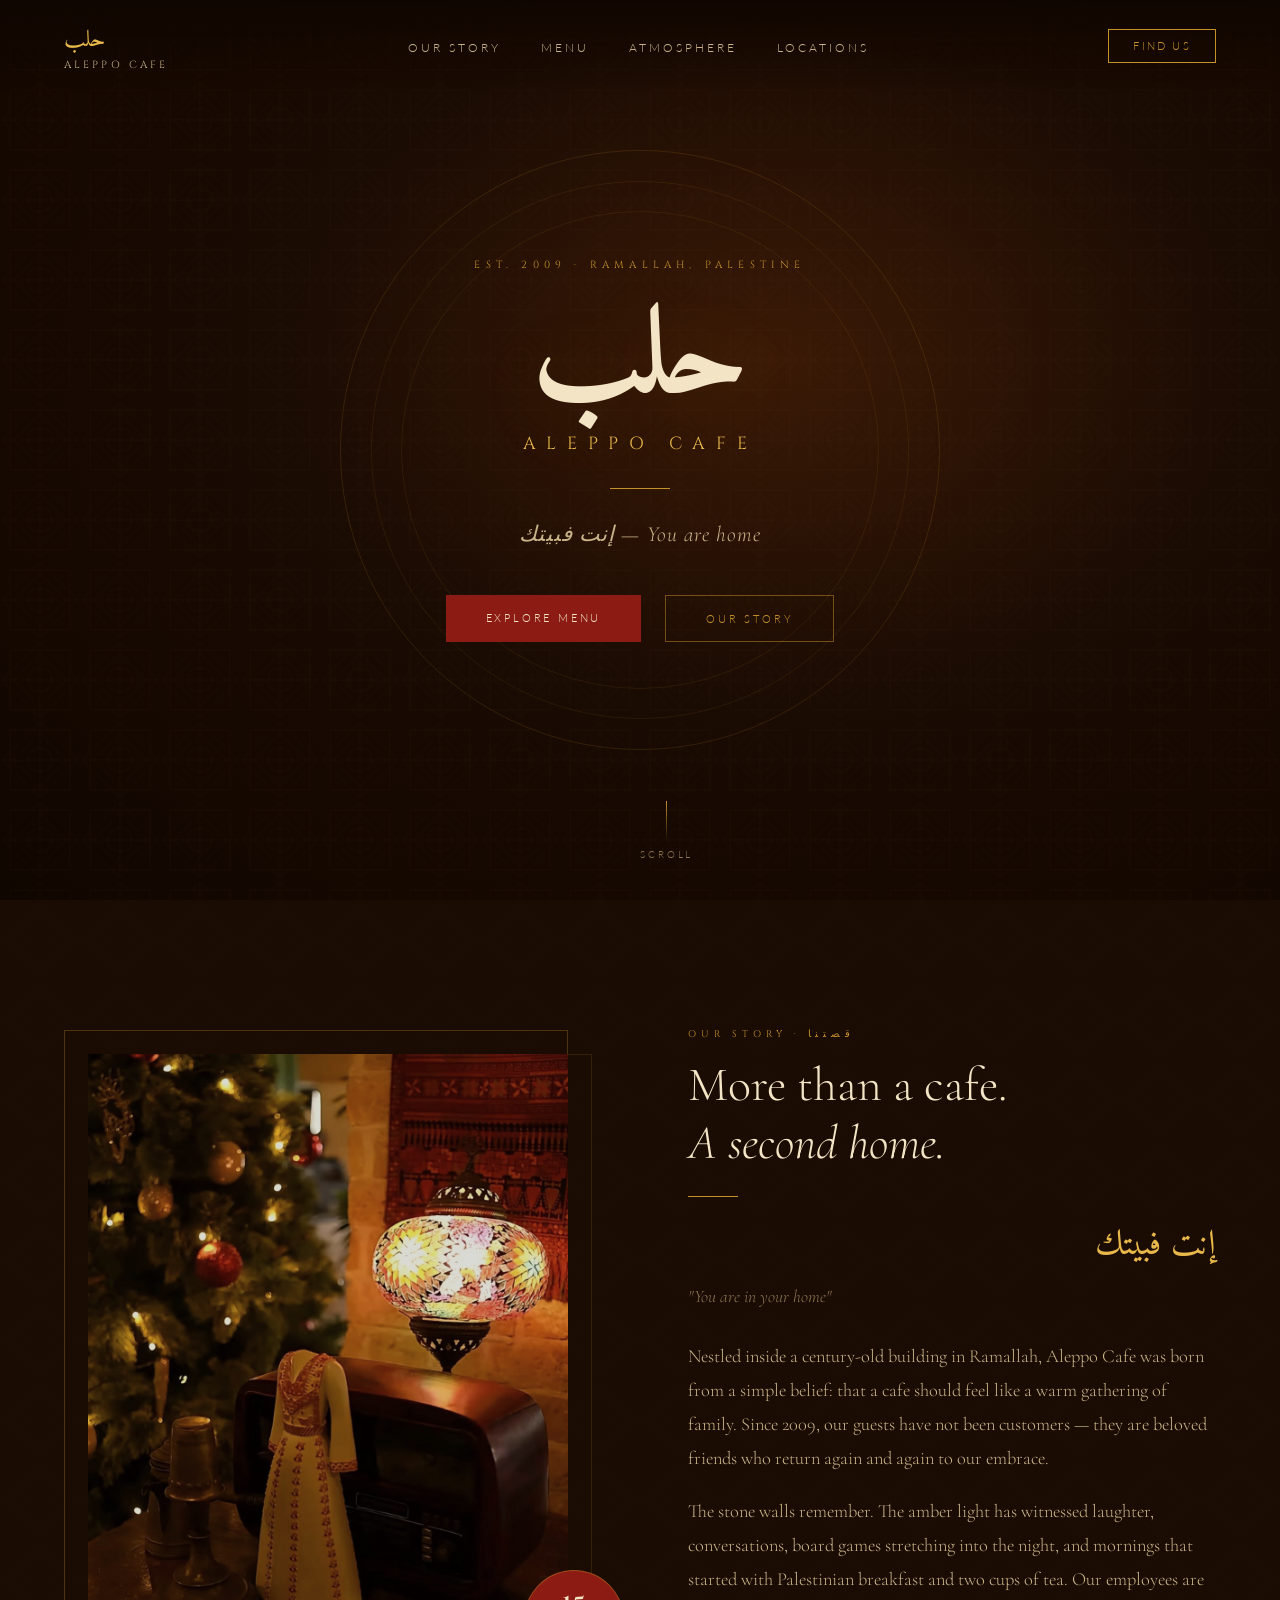
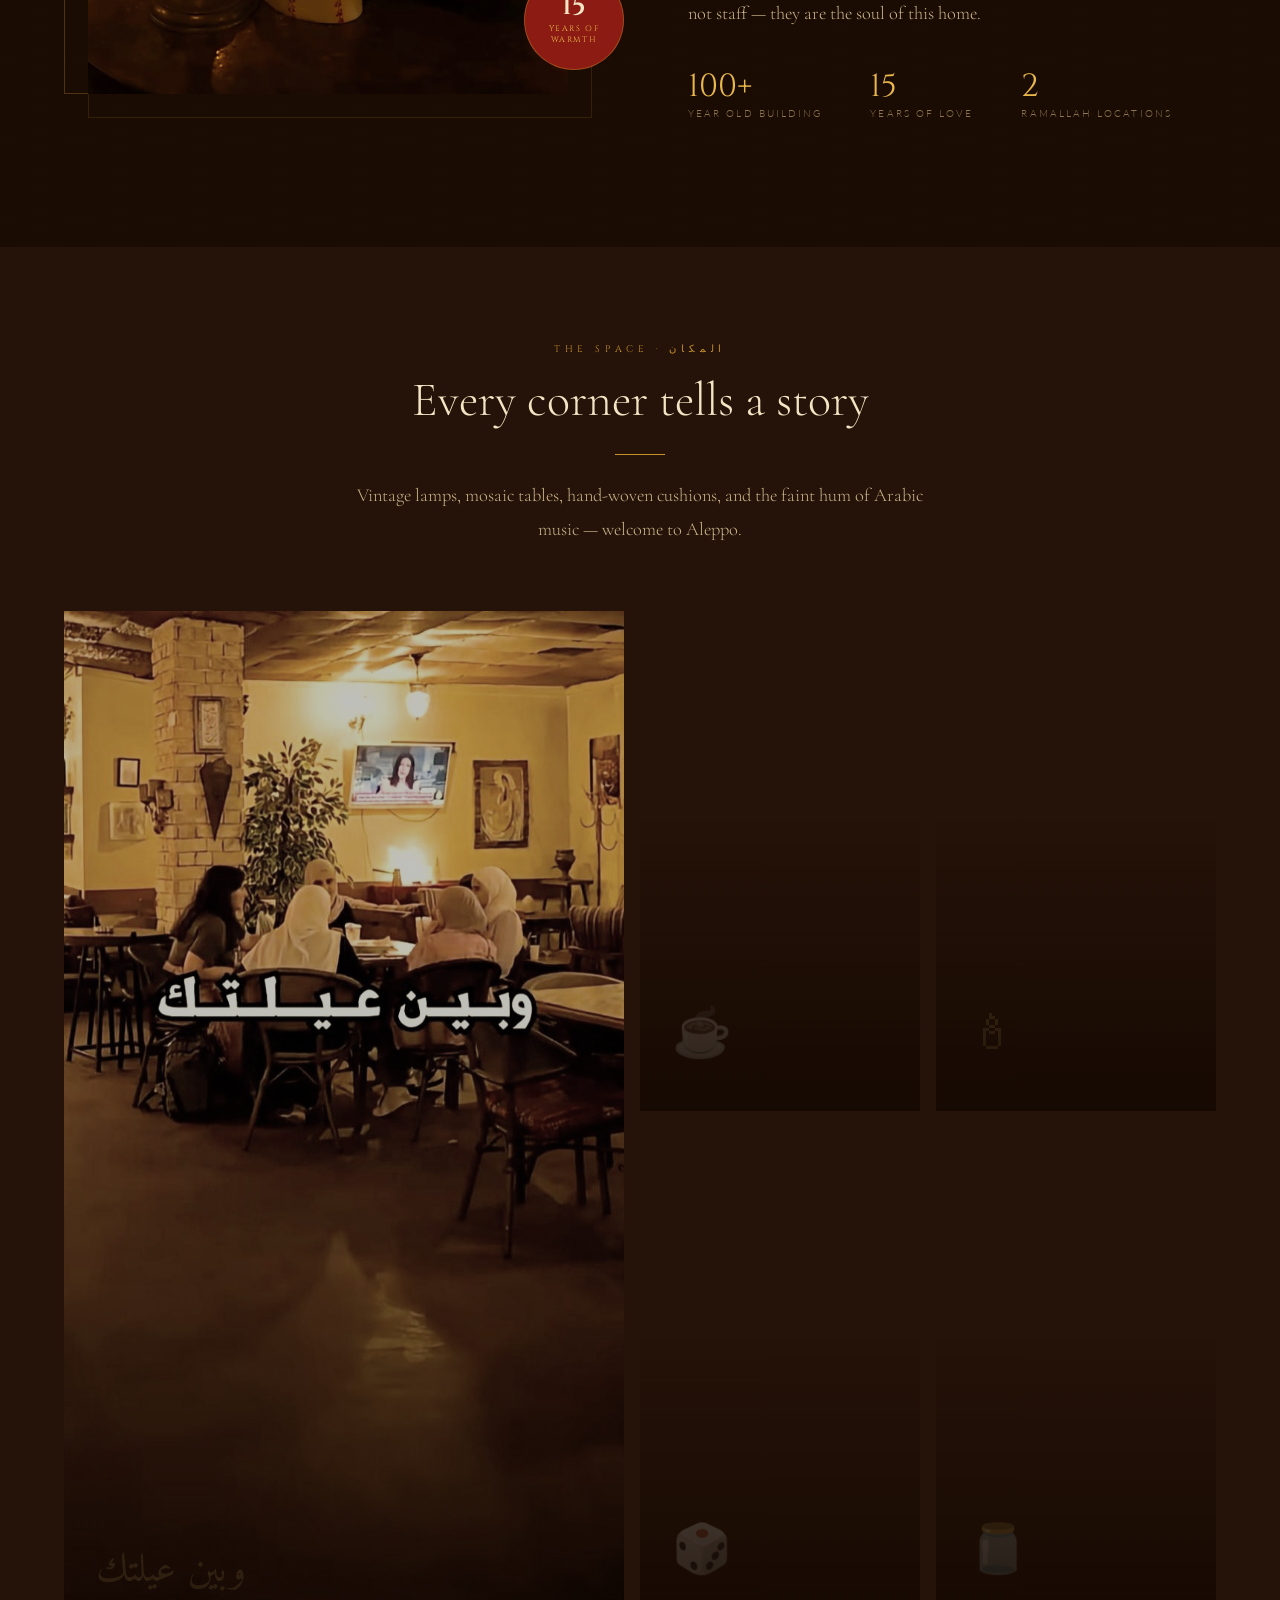
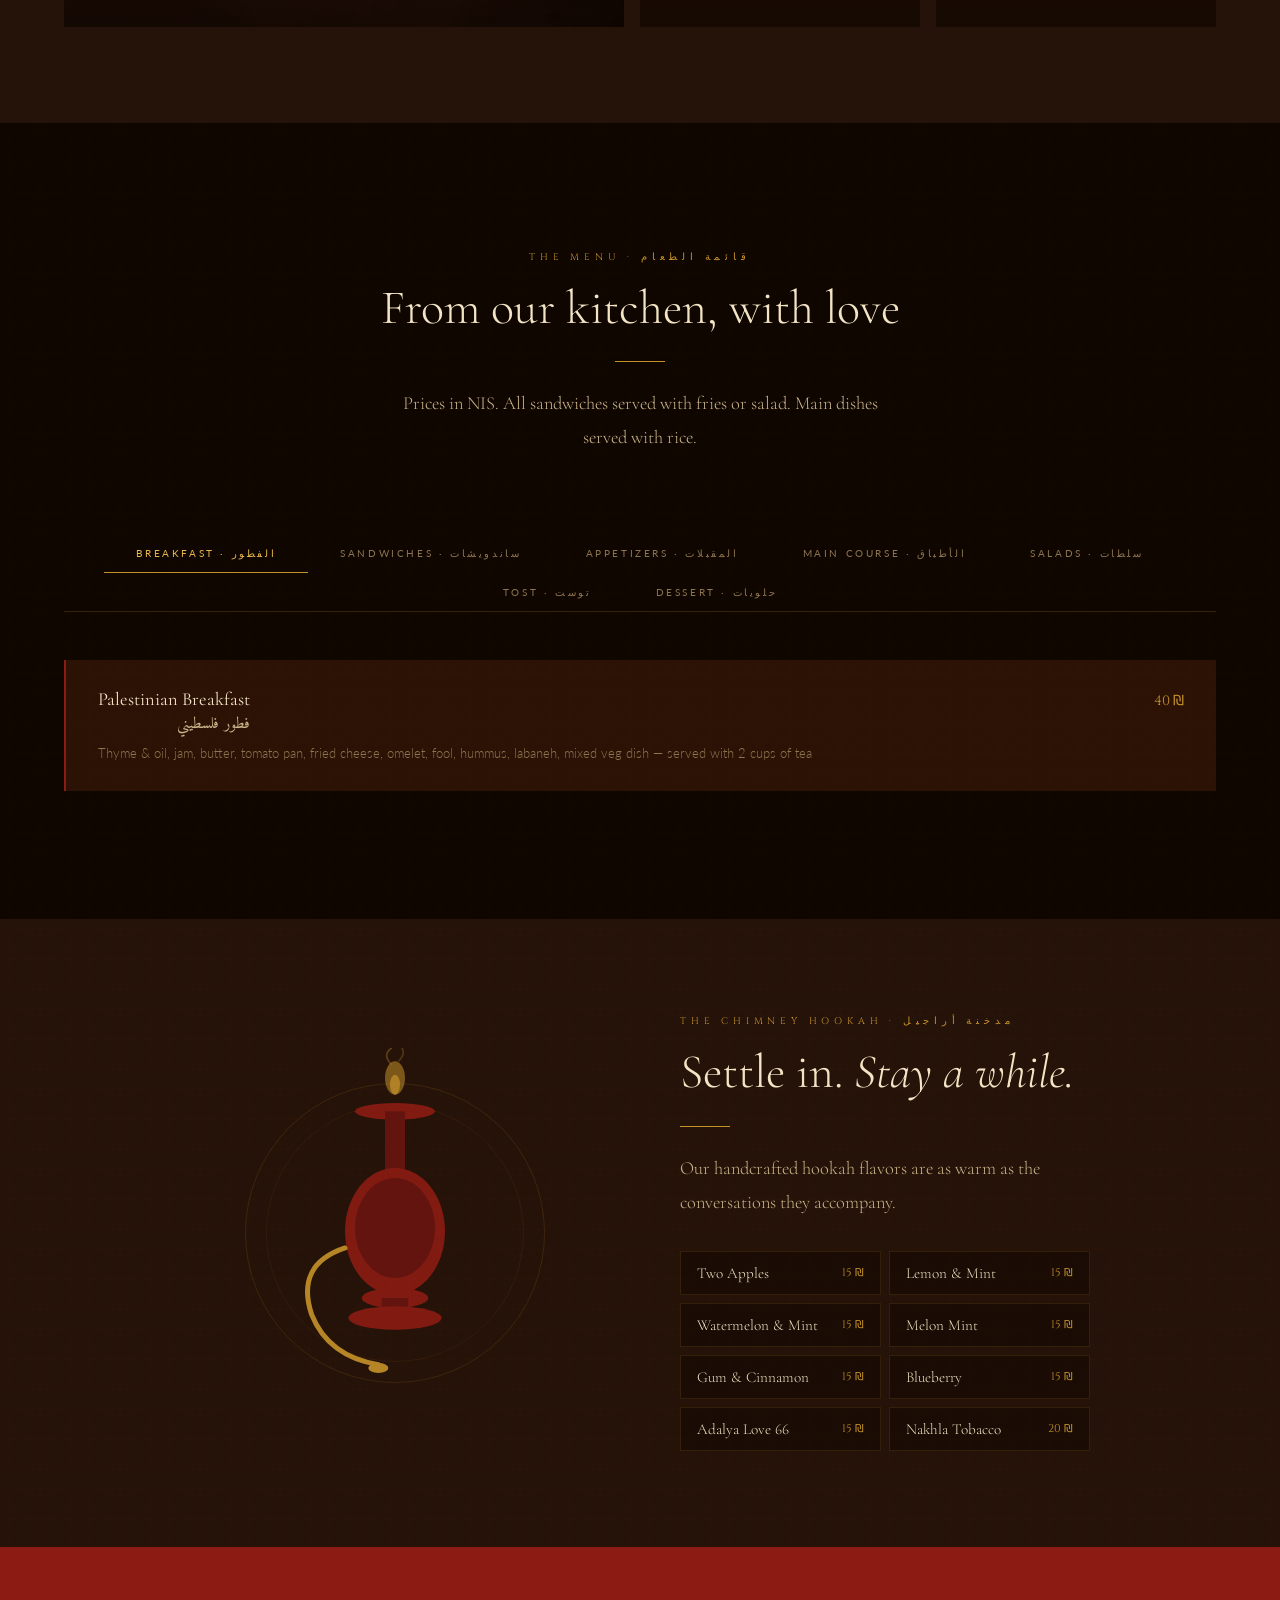
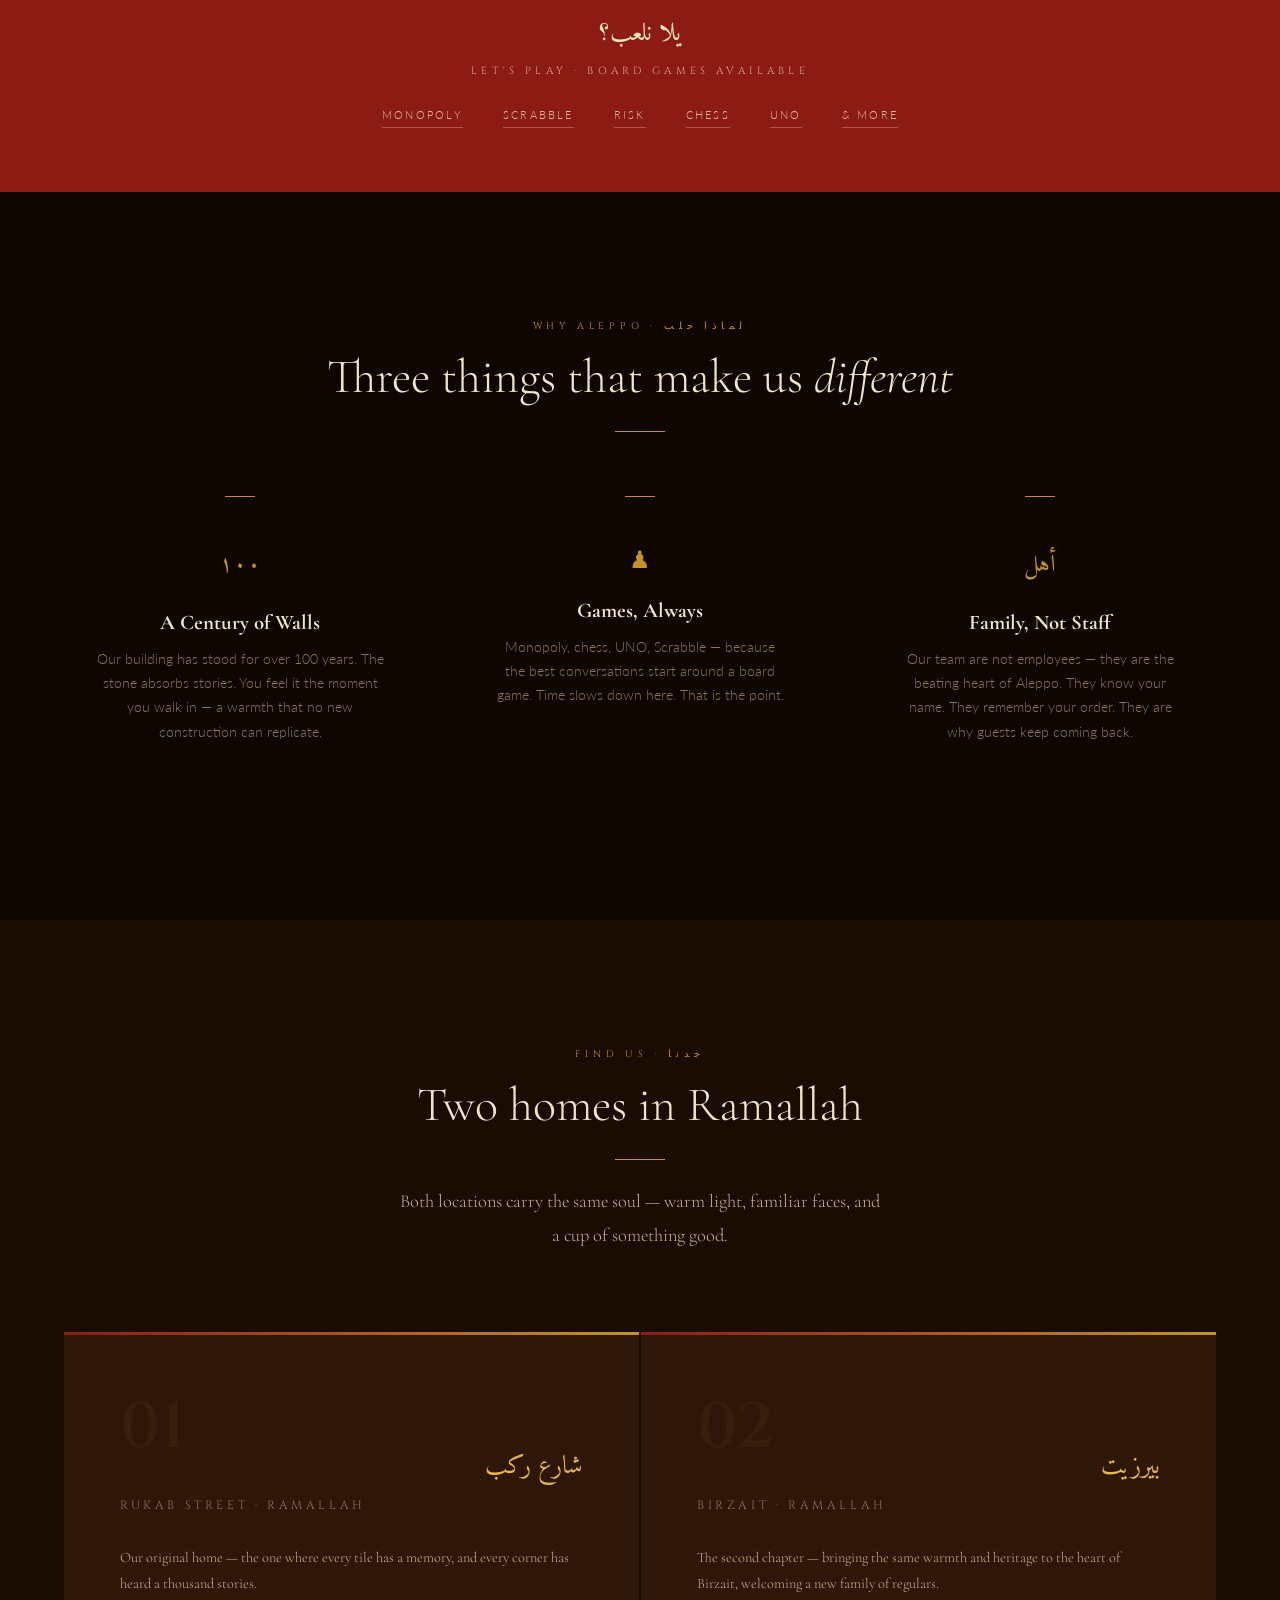
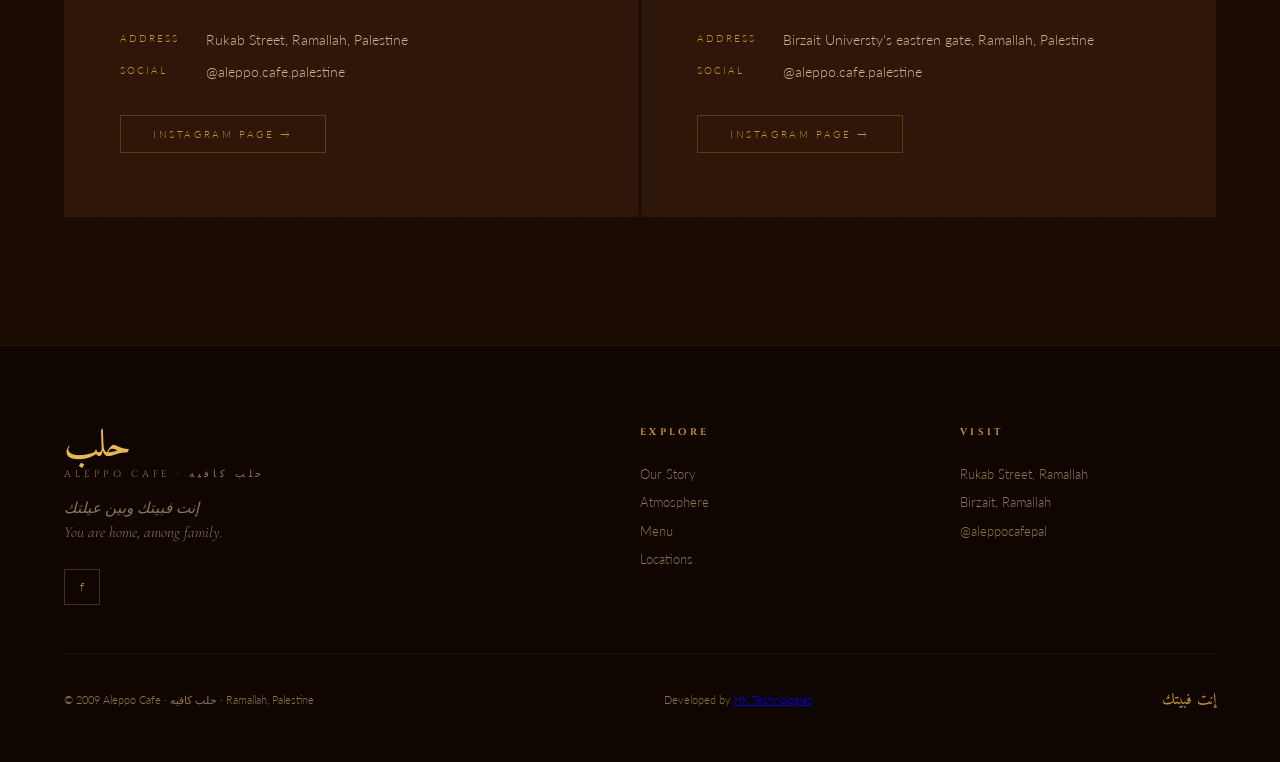
==== commit 80979ae6: "Add files via upload" ====
--- a/webapp/index.html
+++ b/webapp/index.html
@@ -5,6 +5,7 @@
 <meta name="viewport" content="width=device-width, initial-scale=1.0">
 <title>Aleppo Cafe | حلب كافيه — Ramallah, Palestine</title>
 <link rel="preconnect" href="https://fonts.googleapis.com">
+ <link rel="icon" type="image/x-icon" href="logo.jpg">
 <link href="https://fonts.googleapis.com/css2?family=Cormorant+Garamond:ital,wght@0,300;0,400;0,600;1,300;1,400&family=Cinzel:wght@400;600&family=Amiri:ital,wght@0,400;0,700;1,400&family=Lato:wght@300;400&display=swap" rel="stylesheet">
 <style>
   :root {
@@ -650,6 +651,7 @@
       <a href="#story" class="btn-ghost">Our Story</a>
     </div>
   </div>
+  
 
   <div class="hero-scroll">
     <div class="scroll-line"></div>
@@ -774,6 +776,7 @@
       <button class="menu-tab" onclick="showTab('mains')">Main Course · الأطباق</button>
       <button class="menu-tab" onclick="showTab('salads')">Salads · سلطات</button>
       <button class="menu-tab" onclick="showTab('tost')">Tost · توست</button>
+      <button class="menu-tab" onclick="showTab('dessert')">Dessert · حلويات</button>
     </div>
 
     <div id="breakfast" class="menu-panel active">
@@ -790,7 +793,18 @@
         </div>
       </div>
     </div>
-
+    <div id="dessert" class="menu-panel">
+        
+        <div class="menu-item"><div class="menu-item-header"><div><div class="menu-item-name">NewYork cheesecake</div><div class="menu-item-name-ar">نيويورك تشيز كيك</div></div><div class="menu-item-price">30 ₪</div></div></div>
+        
+        <div class="menu-item"><div class="menu-item-header"><div><div class="menu-item-name">German cake</div><div class="menu-item-name-ar">جيرمن كيك</div></div><div class="menu-item-price">30 ₪</div></div></div>
+        
+        <div class="menu-item"><div class="menu-item-header"><div><div class="menu-item-name">Tiramisu</div><div class="menu-item-name-ar">تيراميسو</div></div><div class="menu-item-price">25 ₪</div></div></div>
+        
+        <div class="menu-item"><div class="menu-item-header"><div><div class="menu-item-name">Souffle</div><div class="menu-item-name-ar">سوفليه</div></div><div class="menu-item-price">25 ₪</div></div></div>
+        
+        <div class="menu-item"><div class="menu-item-header"><div><div class="menu-item-name">Kindly ask the waiter for more.</div><div class="menu-item-name-ar">لطفاً اسأل النادل للمزيد</div></div><div class="menu-item-price"></div></div></div>
+    </div>
     <div id="sandwiches" class="menu-panel">
       <div class="menu-grid">
         <div class="menu-item"><div class="menu-item-header"><div><div class="menu-item-name">Chicken Sandwich</div><div class="menu-item-name-ar">مسحب</div></div><div class="menu-item-price">25 ₪</div></div></div>
@@ -1060,4 +1074,4 @@
   }
 </script>
 </body>
-</html>+</html> 
